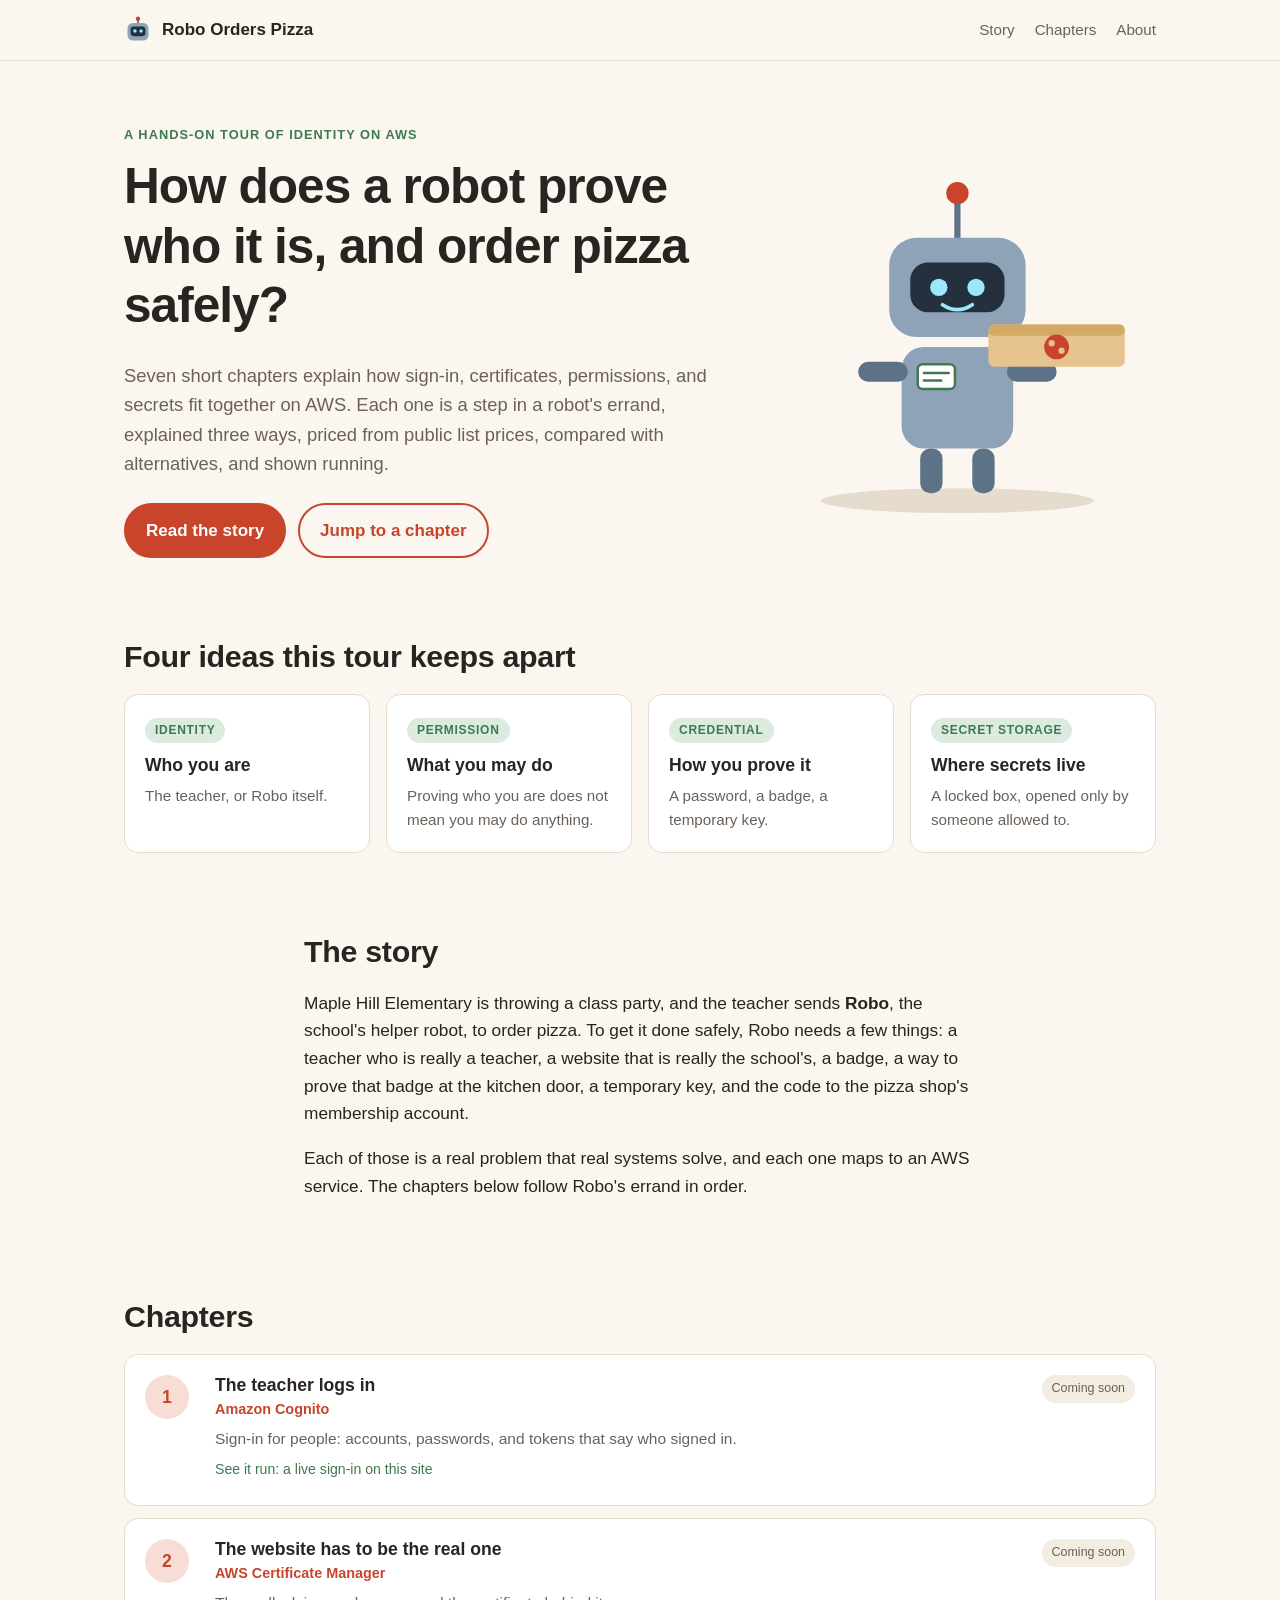
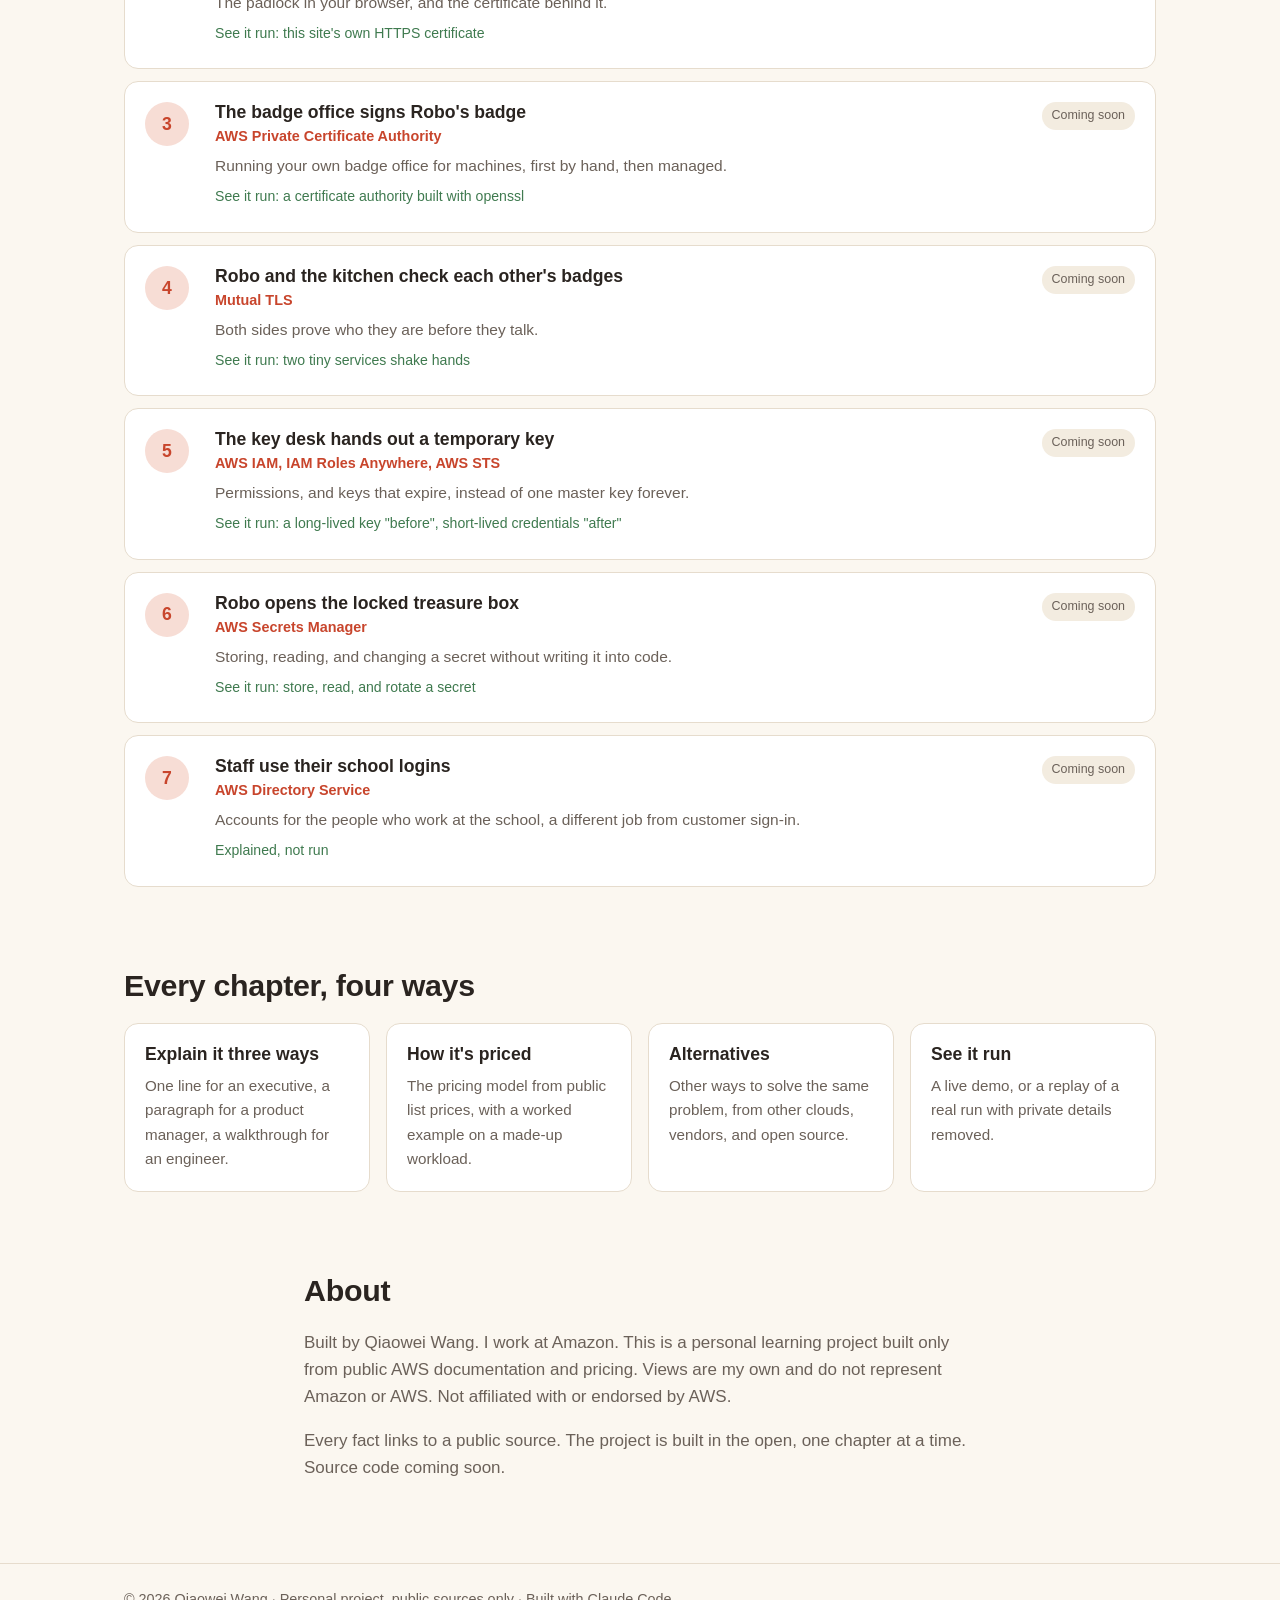
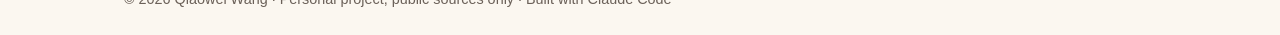
==== site/index.html @ 02e7122b "M2: landing page (local preview) Static landing page with the Robo story, the four ideas, the seven " ====
<!doctype html>
<html lang="en">
<head>
  <meta charset="utf-8">
  <meta name="viewport" content="width=device-width, initial-scale=1">
  <title>Robo Orders Pizza</title>
  <meta name="description" content="A plain-language, hands-on tour of how identity, certificates, and secrets fit together on AWS — told through a robot ordering pizza.">
  <link rel="icon" href="assets/favicon.svg" type="image/svg+xml">
  <link rel="stylesheet" href="styles.css">
</head>
<body>
  <a class="skip" href="#main">Skip to content</a>

  <header class="site-header">
    <div class="wrap header-row">
      <a class="brand" href="./" aria-label="Robo Orders Pizza, home">
        <img src="assets/favicon.svg" alt="" width="28" height="28">
        <span>Robo Orders Pizza</span>
      </a>
      <nav aria-label="Main">
        <a href="#story">Story</a>
        <a href="#chapters">Chapters</a>
        <a href="#about">About</a>
      </nav>
    </div>
  </header>

  <main id="main">
    <!-- Hero -->
    <section class="hero">
      <div class="wrap hero-grid">
        <div>
          <p class="eyebrow">A hands-on tour of identity on AWS</p>
          <h1>How does a robot prove who it is, and order pizza safely?</h1>
          <p class="lede">
            Seven short chapters explain how sign-in, certificates, permissions, and secrets fit
            together on AWS. Each one is a step in a robot's errand, explained three ways,
            priced from public list prices, compared with alternatives, and shown running.
          </p>
          <div class="cta-row">
            <a class="btn btn-primary" href="#story">Read the story</a>
            <a class="btn btn-ghost" href="#chapters">Jump to a chapter</a>
          </div>
        </div>
        <figure class="hero-art" aria-hidden="true">
          <!-- Original illustration: Robo carrying a pizza box. -->
          <svg viewBox="0 0 320 300" role="img">
            <ellipse cx="160" cy="282" rx="110" ry="10" class="shadow"/>
            <!-- antenna -->
            <line x1="160" y1="40" x2="160" y2="70" class="stroke"/>
            <circle cx="160" cy="34" r="9" class="accent"/>
            <!-- head -->
            <rect x="105" y="70" width="110" height="80" rx="22" class="body"/>
            <rect x="122" y="90" width="76" height="40" rx="14" class="screen"/>
            <circle cx="145" cy="110" r="7" class="eye"/>
            <circle cx="175" cy="110" r="7" class="eye"/>
            <path d="M148 124 q12 8 24 0" class="smile"/>
            <!-- body -->
            <rect x="115" y="158" width="90" height="82" rx="18" class="body"/>
            <!-- badge -->
            <rect x="128" y="172" width="30" height="20" rx="4" class="badge"/>
            <line x1="133" y1="179" x2="153" y2="179" class="badge-line"/>
            <line x1="133" y1="185" x2="147" y2="185" class="badge-line"/>
            <!-- legs -->
            <rect x="130" y="240" width="18" height="36" rx="8" class="limb"/>
            <rect x="172" y="240" width="18" height="36" rx="8" class="limb"/>
            <!-- arms holding box -->
            <rect x="80" y="170" width="40" height="16" rx="8" class="limb"/>
            <rect x="200" y="170" width="40" height="16" rx="8" class="limb"/>
            <!-- pizza box -->
            <rect x="185" y="140" width="110" height="34" rx="5" class="box"/>
            <rect x="185" y="140" width="110" height="9" rx="4" class="box-lid"/>
            <circle cx="240" cy="158" r="10" class="accent"/>
            <circle cx="236" cy="155" r="2.5" class="topping"/>
            <circle cx="244" cy="161" r="2.5" class="topping"/>
          </svg>
        </figure>
      </div>
    </section>

    <!-- The four ideas -->
    <section class="ideas" aria-labelledby="ideas-title">
      <div class="wrap">
        <h2 id="ideas-title" class="section-title">Four ideas this tour keeps apart</h2>
        <ul class="idea-grid">
          <li><span class="idea-tag">Identity</span><strong>Who you are</strong><p>The teacher, or Robo itself.</p></li>
          <li><span class="idea-tag">Permission</span><strong>What you may do</strong><p>Proving who you are does not mean you may do anything.</p></li>
          <li><span class="idea-tag">Credential</span><strong>How you prove it</strong><p>A password, a badge, a temporary key.</p></li>
          <li><span class="idea-tag">Secret storage</span><strong>Where secrets live</strong><p>A locked box, opened only by someone allowed to.</p></li>
        </ul>
      </div>
    </section>

    <!-- Story -->
    <section id="story" class="story" aria-labelledby="story-title">
      <div class="wrap narrow">
        <h2 id="story-title" class="section-title">The story</h2>
        <p>
          Maple Hill Elementary is throwing a class party, and the teacher sends <strong>Robo</strong>,
          the school's helper robot, to order pizza. To get it done safely, Robo needs a few things:
          a teacher who is really a teacher, a website that is really the school's, a badge, a way
          to prove that badge at the kitchen door, a temporary key, and the code to the pizza shop's
          membership account.
        </p>
        <p>
          Each of those is a real problem that real systems solve, and each one maps to an AWS
          service. The chapters below follow Robo's errand in order.
        </p>
      </div>
    </section>

    <!-- Chapters -->
    <section id="chapters" class="chapters" aria-labelledby="chapters-title">
      <div class="wrap">
        <h2 id="chapters-title" class="section-title">Chapters</h2>
        <ol class="chapter-list">
          <li class="chapter">
            <span class="num">1</span>
            <div>
              <h3>The teacher logs in</h3>
              <p class="service">Amazon Cognito</p>
              <p>Sign-in for people: accounts, passwords, and tokens that say who signed in.</p>
              <p class="see">See it run: a live sign-in on this site</p>
            </div>
            <span class="status">Coming soon</span>
          </li>
          <li class="chapter">
            <span class="num">2</span>
            <div>
              <h3>The website has to be the real one</h3>
              <p class="service">AWS Certificate Manager</p>
              <p>The padlock in your browser, and the certificate behind it.</p>
              <p class="see">See it run: this site's own HTTPS certificate</p>
            </div>
            <span class="status">Coming soon</span>
          </li>
          <li class="chapter">
            <span class="num">3</span>
            <div>
              <h3>The badge office signs Robo's badge</h3>
              <p class="service">AWS Private Certificate Authority</p>
              <p>Running your own badge office for machines, first by hand, then managed.</p>
              <p class="see">See it run: a certificate authority built with openssl</p>
            </div>
            <span class="status">Coming soon</span>
          </li>
          <li class="chapter">
            <span class="num">4</span>
            <div>
              <h3>Robo and the kitchen check each other's badges</h3>
              <p class="service">Mutual TLS</p>
              <p>Both sides prove who they are before they talk.</p>
              <p class="see">See it run: two tiny services shake hands</p>
            </div>
            <span class="status">Coming soon</span>
          </li>
          <li class="chapter">
            <span class="num">5</span>
            <div>
              <h3>The key desk hands out a temporary key</h3>
              <p class="service">AWS IAM, IAM Roles Anywhere, AWS STS</p>
              <p>Permissions, and keys that expire, instead of one master key forever.</p>
              <p class="see">See it run: a long-lived key "before", short-lived credentials "after"</p>
            </div>
            <span class="status">Coming soon</span>
          </li>
          <li class="chapter">
            <span class="num">6</span>
            <div>
              <h3>Robo opens the locked treasure box</h3>
              <p class="service">AWS Secrets Manager</p>
              <p>Storing, reading, and changing a secret without writing it into code.</p>
              <p class="see">See it run: store, read, and rotate a secret</p>
            </div>
            <span class="status">Coming soon</span>
          </li>
          <li class="chapter">
            <span class="num">7</span>
            <div>
              <h3>Staff use their school logins</h3>
              <p class="service">AWS Directory Service</p>
              <p>Accounts for the people who work at the school, a different job from customer sign-in.</p>
              <p class="see">Explained, not run</p>
            </div>
            <span class="status">Coming soon</span>
          </li>
        </ol>
      </div>
    </section>

    <!-- Four cards -->
    <section class="cards" aria-labelledby="cards-title">
      <div class="wrap">
        <h2 id="cards-title" class="section-title">Every chapter, four ways</h2>
        <ul class="card-grid">
          <li><h3>Explain it three ways</h3><p>One line for an executive, a paragraph for a product manager, a walkthrough for an engineer.</p></li>
          <li><h3>How it's priced</h3><p>The pricing model from public list prices, with a worked example on a made-up workload.</p></li>
          <li><h3>Alternatives</h3><p>Other ways to solve the same problem, from other clouds, vendors, and open source.</p></li>
          <li><h3>See it run</h3><p>A live demo, or a replay of a real run with private details removed.</p></li>
        </ul>
      </div>
    </section>

    <!-- About -->
    <section id="about" class="about" aria-labelledby="about-title">
      <div class="wrap narrow">
        <h2 id="about-title" class="section-title">About</h2>
        <p>
          Built by Qiaowei Wang. I work at Amazon. This is a personal learning project built only
          from public AWS documentation and pricing. Views are my own and do not represent Amazon
          or AWS. Not affiliated with or endorsed by AWS.
        </p>
        <p>
          Every fact links to a public source. The project is built in the open, one chapter at a
          time. Source code coming soon.
        </p>
      </div>
    </section>
  </main>

  <footer class="site-footer">
    <div class="wrap">
      <p>© 2026 Qiaowei Wang · Personal project, public sources only · Built with Claude Code</p>
    </div>
  </footer>
</body>
</html>
---- site/styles.css ----
/* Robo Orders Pizza: one stylesheet, system fonts only (no third-party requests). */

:root {
  --bg: #fbf7f0;
  --surface: #ffffff;
  --surface-2: #f3ece0;
  --text: #2a2420;
  --muted: #6b6159;
  --border: #e6dccd;
  --accent: #c8452c;        /* tomato */
  --accent-ink: #ffffff;
  --accent-soft: #f7ddd5;
  --green: #3f7a4f;         /* basil */
  --green-soft: #dcebdf;
  --robo: #8fa3b8;
  --robo-dark: #5d7187;
  --screen: #24303d;
  --eye: #9be7ff;
  --box: #e7c48f;
  --box-lid: #d4a965;
  --radius: 14px;
  --wrap: 1080px;
  color-scheme: light;
}

@media (prefers-color-scheme: dark) {
  :root:not([data-theme="light"]) {
    --bg: #1b1815;
    --surface: #24201c;
    --surface-2: #2d2823;
    --text: #f1ebe3;
    --muted: #b3a89c;
    --border: #3a332c;
    --accent: #ff7a5c;
    --accent-ink: #1b1815;
    --accent-soft: #4a2a22;
    --green: #7fc493;
    --green-soft: #22382a;
    --robo: #7d90a5;
    --robo-dark: #a9bbcd;
    --screen: #0f151c;
    --box: #c9a370;
    --box-lid: #a98450;
    color-scheme: dark;
  }
}
:root[data-theme="dark"] {
  --bg: #1b1815; --surface: #24201c; --surface-2: #2d2823; --text: #f1ebe3;
  --muted: #b3a89c; --border: #3a332c; --accent: #ff7a5c; --accent-ink: #1b1815;
  --accent-soft: #4a2a22; --green: #7fc493; --green-soft: #22382a; --robo: #7d90a5;
  --robo-dark: #a9bbcd; --screen: #0f151c; --box: #c9a370; --box-lid: #a98450;
  color-scheme: dark;
}

* { box-sizing: border-box; }
html { scroll-behavior: smooth; }
body {
  margin: 0;
  background: var(--bg);
  color: var(--text);
  font: 17px/1.6 ui-sans-serif, -apple-system, BlinkMacSystemFont, "Segoe UI", Roboto, "Helvetica Neue", Arial, sans-serif;
  -webkit-font-smoothing: antialiased;
}
h1, h2, h3 { line-height: 1.2; margin: 0 0 .5em; }
h1 { font-size: clamp(2rem, 4.6vw, 3.1rem); letter-spacing: -0.02em; }
h2 { font-size: clamp(1.4rem, 2.6vw, 1.9rem); letter-spacing: -0.01em; }
h3 { font-size: 1.1rem; }
p { margin: 0 0 1em; }
a { color: var(--accent); }
img { display: block; }

.wrap { max-width: var(--wrap); margin: 0 auto; padding: 0 24px; }
.narrow { max-width: 720px; }
@media (max-width: 600px) { .wrap { padding: 0 16px; } }

.skip { position: absolute; left: -999px; top: 8px; background: var(--surface); padding: 8px 12px; border-radius: 8px; }
.skip:focus { left: 8px; z-index: 10; }

/* Header */
.site-header { position: sticky; top: 0; z-index: 5; background: color-mix(in srgb, var(--bg) 88%, transparent); backdrop-filter: blur(8px); border-bottom: 1px solid var(--border); }
.header-row { display: flex; align-items: center; justify-content: space-between; height: 60px; gap: 16px; }
.brand { display: flex; align-items: center; gap: 10px; color: var(--text); text-decoration: none; font-weight: 700; }
nav { display: flex; gap: 20px; }
nav a { color: var(--muted); text-decoration: none; font-size: .95rem; }
nav a:hover { color: var(--text); }
.brand span { white-space: nowrap; }
@media (max-width: 480px) { nav { gap: 12px; } nav a { font-size: .85rem; } .brand { gap: 8px; } .brand span { font-size: .9rem; } }

/* Hero */
.hero { padding: 64px 0 40px; }
.hero-grid { display: grid; grid-template-columns: 1.2fr .8fr; gap: 40px; align-items: center; }
@media (max-width: 820px) { .hero-grid { grid-template-columns: 1fr; } .hero-art { max-width: 220px; margin: 0 auto; order: -1; }
  .hero { padding-top: 32px; } }
.eyebrow { color: var(--green); font-weight: 700; text-transform: uppercase; letter-spacing: .08em; font-size: .8rem; margin-bottom: 12px; }
.lede { font-size: 1.15rem; color: var(--muted); max-width: 40em; }
.cta-row { display: flex; flex-wrap: wrap; gap: 12px; margin-top: 24px; }
.btn { display: inline-block; padding: 12px 20px; border-radius: 999px; font-weight: 600; text-decoration: none; border: 2px solid var(--accent); }
.btn-primary { background: var(--accent); color: var(--accent-ink); }
.btn-ghost { color: var(--accent); }
.btn:focus-visible, a:focus-visible { outline: 3px solid var(--green); outline-offset: 3px; }
.hero-art { margin: 0; }
.hero-art svg { width: 100%; height: auto; }

/* Illustration parts */
.shadow { fill: var(--border); }
.stroke { stroke: var(--robo-dark); stroke-width: 5; stroke-linecap: round; }
.body { fill: var(--robo); }
.limb { fill: var(--robo-dark); }
.screen { fill: var(--screen); }
.eye { fill: var(--eye); }
.smile { fill: none; stroke: var(--eye); stroke-width: 3; stroke-linecap: round; }
.accent { fill: var(--accent); }
.badge { fill: var(--surface); stroke: var(--green); stroke-width: 2; }
.badge-line { stroke: var(--green); stroke-width: 2; stroke-linecap: round; }
.box { fill: var(--box); }
.box-lid { fill: var(--box-lid); }
.topping { fill: var(--box); }

/* Sections */
section { padding: 40px 0; }
.section-title { margin-bottom: 20px; }

.idea-grid, .card-grid { list-style: none; padding: 0; margin: 0; display: grid; gap: 16px; grid-template-columns: repeat(4, 1fr); }
@media (max-width: 900px) { .idea-grid, .card-grid { grid-template-columns: repeat(2, 1fr); } }
@media (max-width: 520px) { .idea-grid, .card-grid { grid-template-columns: 1fr; } }
.idea-grid li, .card-grid li { background: var(--surface); border: 1px solid var(--border); border-radius: var(--radius); padding: 20px; }
.idea-grid strong { display: block; font-size: 1.1rem; margin: 8px 0 4px; }
.idea-grid p, .card-grid p { color: var(--muted); margin: 0; font-size: .95rem; }
.idea-tag { display: inline-block; font-size: .75rem; font-weight: 700; text-transform: uppercase; letter-spacing: .06em; color: var(--green); background: var(--green-soft); padding: 3px 10px; border-radius: 999px; }

.story p { font-size: 1.08rem; }

.chapter-list { list-style: none; padding: 0; margin: 0; display: grid; gap: 12px; }
.chapter { display: grid; grid-template-columns: 52px 1fr auto; gap: 18px; align-items: start; background: var(--surface); border: 1px solid var(--border); border-radius: var(--radius); padding: 20px; }
.chapter h3 { margin-bottom: 2px; }
.chapter p { margin: 0 0 4px; color: var(--muted); font-size: .97rem; }
.chapter .service { color: var(--accent); font-weight: 600; font-size: .9rem; margin-bottom: 6px; }
.chapter .see { color: var(--green); font-size: .88rem; margin-top: 6px; }
.num { width: 44px; height: 44px; border-radius: 50%; display: grid; place-items: center; background: var(--accent-soft); color: var(--accent); font-weight: 800; font-size: 1.1rem; }
.status { font-size: .78rem; color: var(--muted); background: var(--surface-2); border-radius: 999px; padding: 4px 10px; white-space: nowrap; }
@media (max-width: 600px) {
  .chapter { grid-template-columns: 40px 1fr; }
  .num { width: 36px; height: 36px; font-size: 1rem; }
  .status { grid-column: 2; justify-self: start; }
}

.card-grid h3 { color: var(--text); }

.about { padding-bottom: 64px; }
.about p { color: var(--muted); }

.site-footer { border-top: 1px solid var(--border); padding: 24px 0; color: var(--muted); font-size: .9rem; }
.site-footer p { margin: 0; }
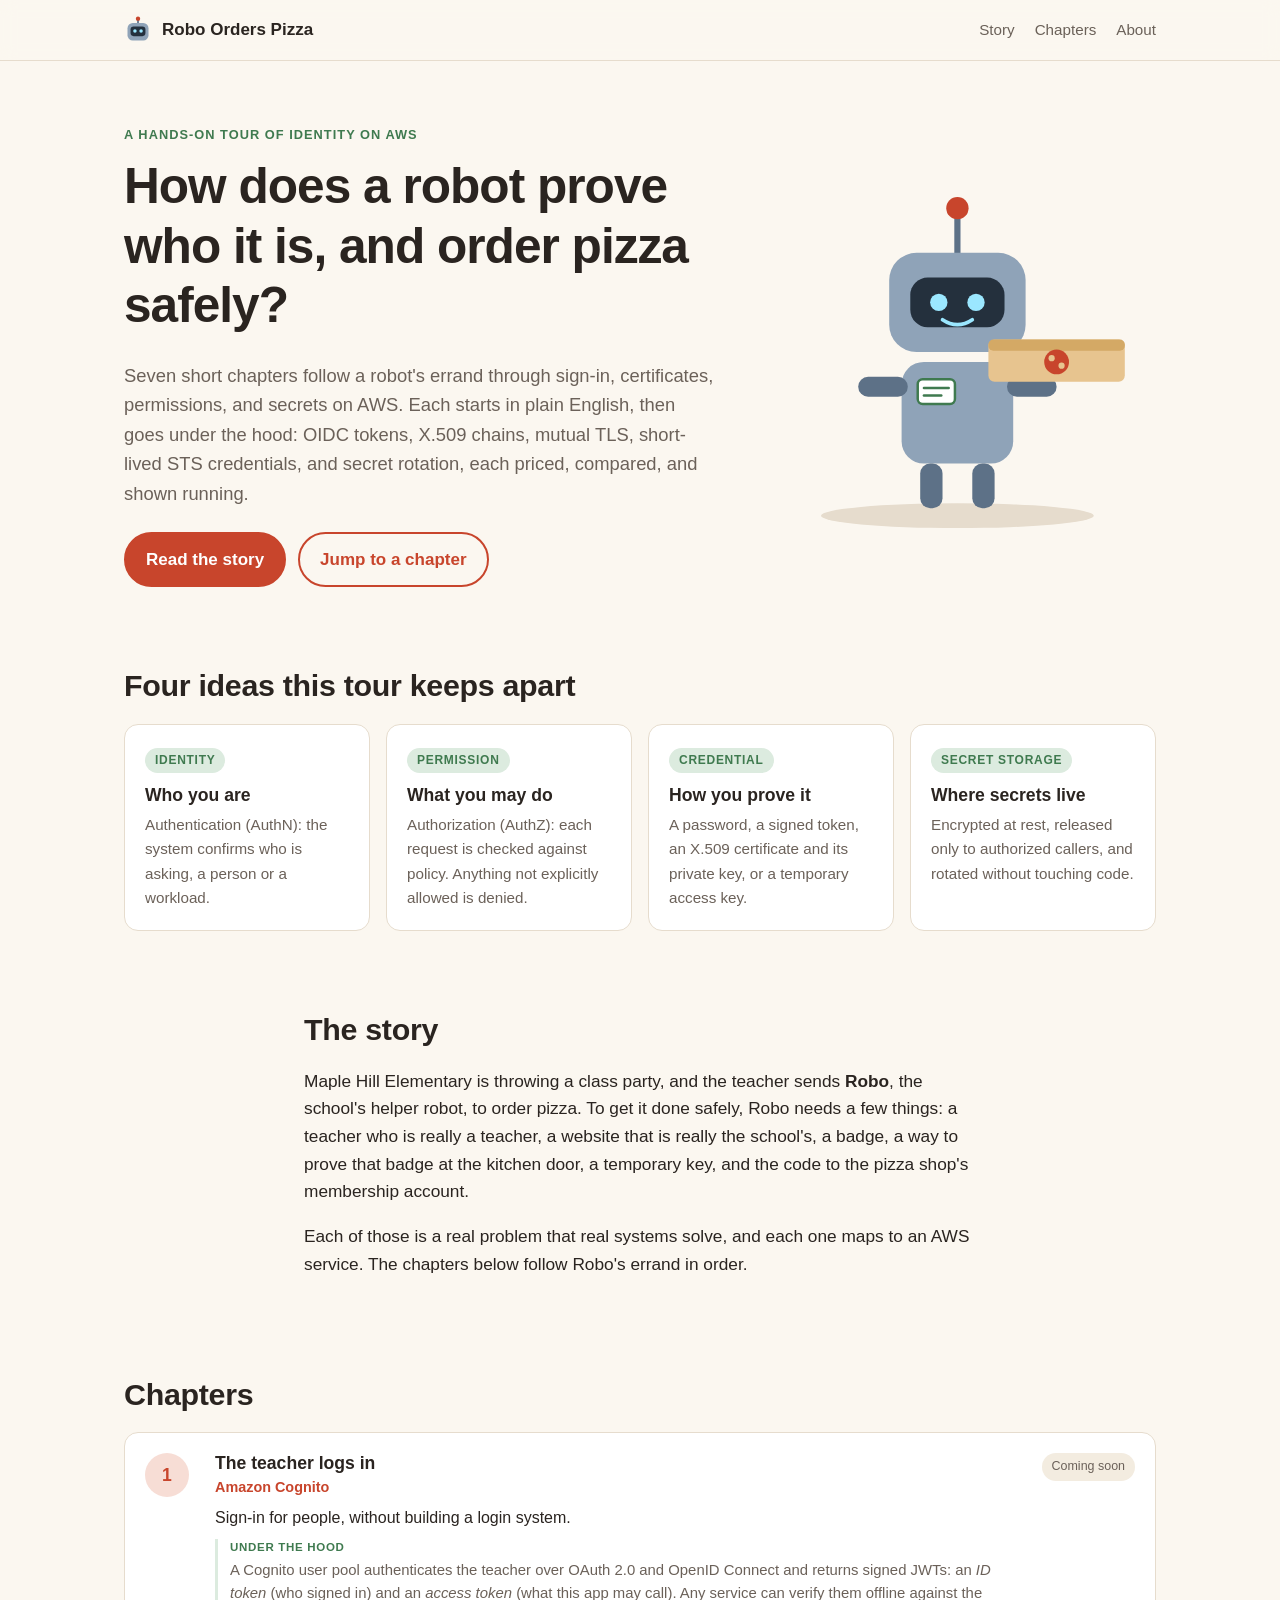
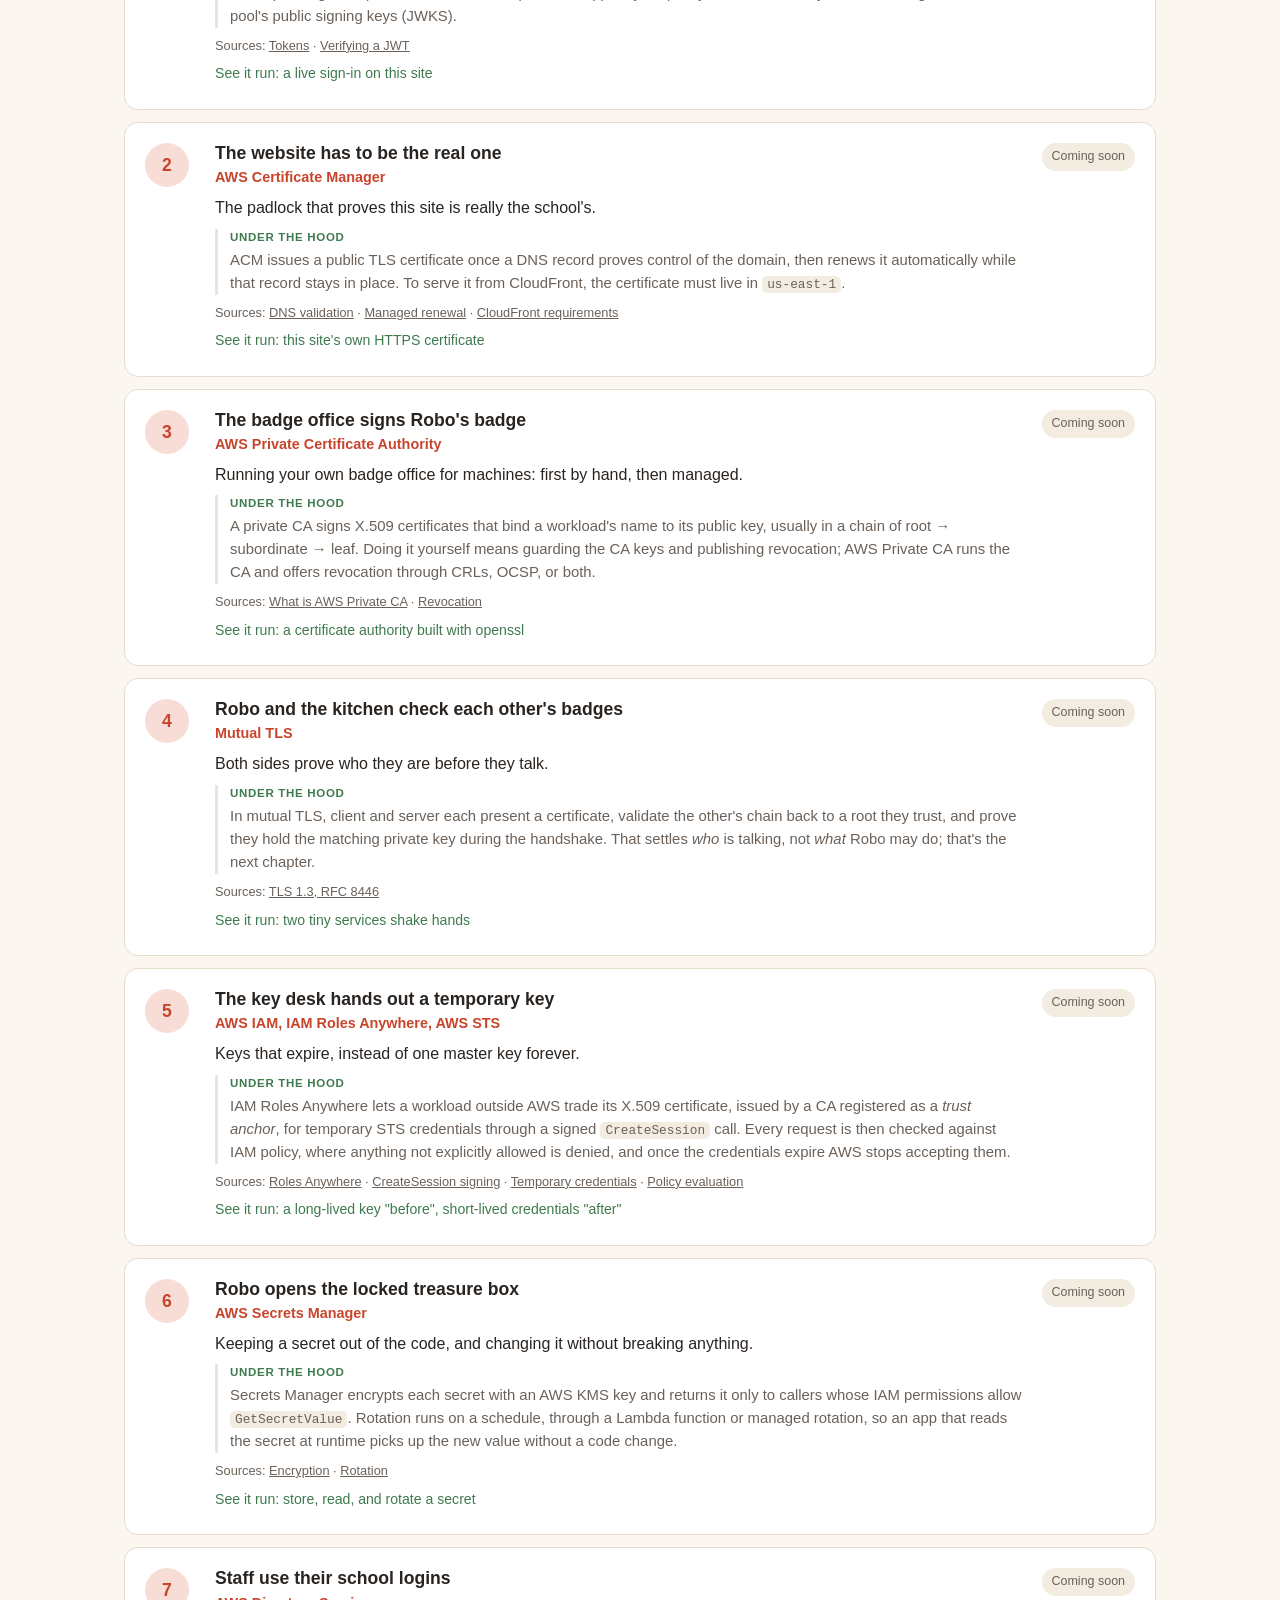
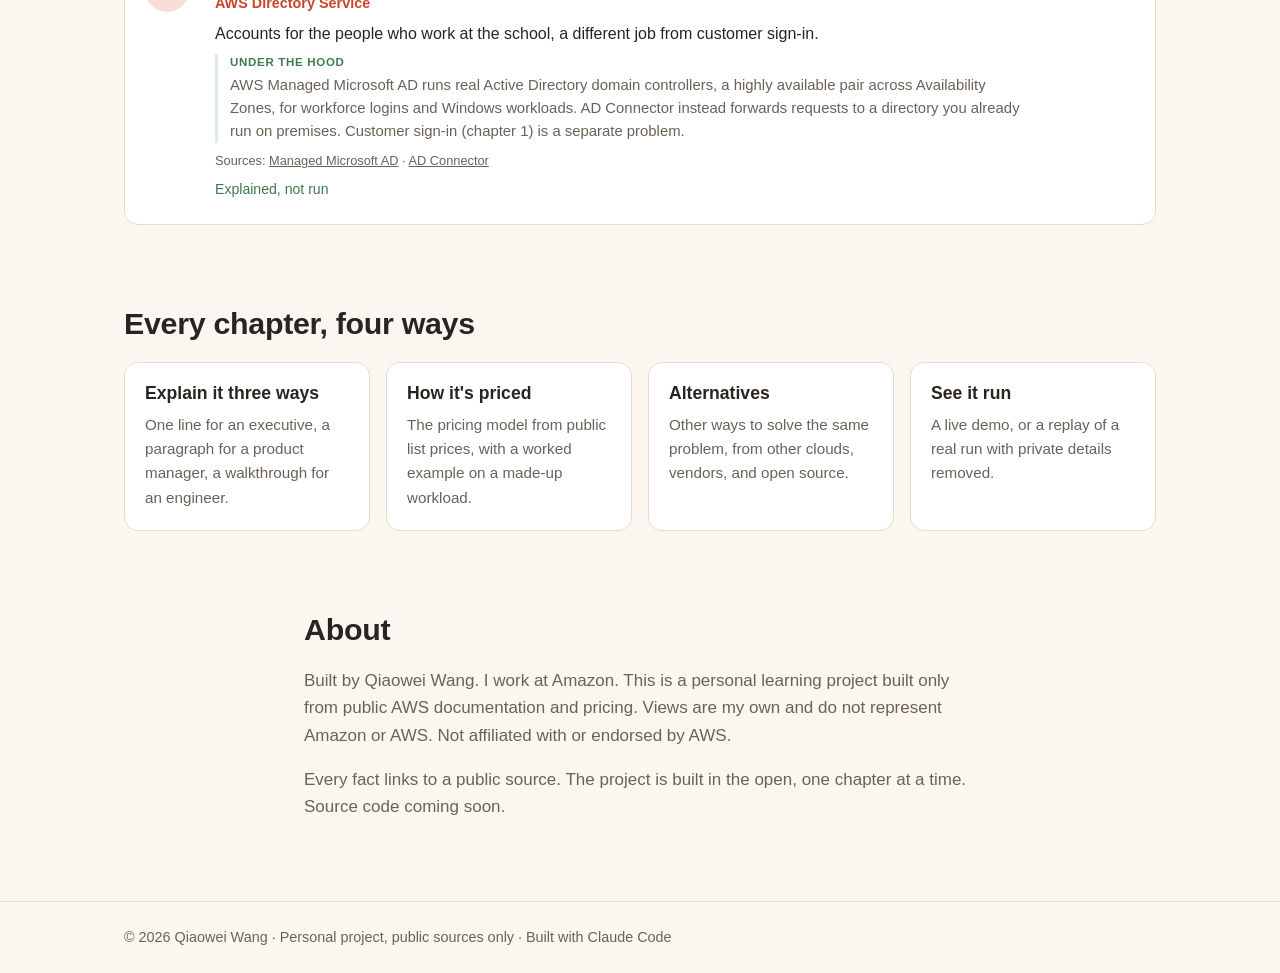
==== commit 7e2bff13: "M2: add "under the hood" technical layer to every chapter Each chapter now has a plain-English line " ====
--- a/site/index.html
+++ b/site/index.html
@@ -33,9 +33,10 @@
           <p class="eyebrow">A hands-on tour of identity on AWS</p>
           <h1>How does a robot prove who it is, and order pizza safely?</h1>
           <p class="lede">
-            Seven short chapters explain how sign-in, certificates, permissions, and secrets fit
-            together on AWS. Each one is a step in a robot's errand, explained three ways,
-            priced from public list prices, compared with alternatives, and shown running.
+            Seven short chapters follow a robot's errand through sign-in, certificates,
+            permissions, and secrets on AWS. Each starts in plain English, then goes under the
+            hood: OIDC tokens, X.509 chains, mutual TLS, short-lived STS credentials, and
+            secret rotation, each priced, compared, and shown running.
           </p>
           <div class="cta-row">
             <a class="btn btn-primary" href="#story">Read the story</a>
@@ -83,10 +84,10 @@
       <div class="wrap">
         <h2 id="ideas-title" class="section-title">Four ideas this tour keeps apart</h2>
         <ul class="idea-grid">
-          <li><span class="idea-tag">Identity</span><strong>Who you are</strong><p>The teacher, or Robo itself.</p></li>
-          <li><span class="idea-tag">Permission</span><strong>What you may do</strong><p>Proving who you are does not mean you may do anything.</p></li>
-          <li><span class="idea-tag">Credential</span><strong>How you prove it</strong><p>A password, a badge, a temporary key.</p></li>
-          <li><span class="idea-tag">Secret storage</span><strong>Where secrets live</strong><p>A locked box, opened only by someone allowed to.</p></li>
+          <li><span class="idea-tag">Identity</span><strong>Who you are</strong><p>Authentication (AuthN): the system confirms who is asking, a person or a workload.</p></li>
+          <li><span class="idea-tag">Permission</span><strong>What you may do</strong><p>Authorization (AuthZ): each request is checked against policy. Anything not explicitly allowed is denied.</p></li>
+          <li><span class="idea-tag">Credential</span><strong>How you prove it</strong><p>A password, a signed token, an X.509 certificate and its private key, or a temporary access key.</p></li>
+          <li><span class="idea-tag">Secret storage</span><strong>Where secrets live</strong><p>Encrypted at rest, released only to authorized callers, and rotated without touching code.</p></li>
         </ul>
       </div>
     </section>
@@ -119,7 +120,9 @@
             <div>
               <h3>The teacher logs in</h3>
               <p class="service">Amazon Cognito</p>
-              <p>Sign-in for people: accounts, passwords, and tokens that say who signed in.</p>
+              <p class="plain">Sign-in for people, without building a login system.</p>
+              <p class="under"><span class="under-label">Under the hood</span>A Cognito user pool authenticates the teacher over OAuth 2.0 and OpenID Connect and returns signed JWTs: an <em>ID token</em> (who signed in) and an <em>access token</em> (what this app may call). Any service can verify them offline against the pool's public signing keys (JWKS).</p>
+              <p class="src">Sources: <a href="https://docs.aws.amazon.com/cognito/latest/developerguide/amazon-cognito-user-pools-using-tokens-with-identity-providers.html" rel="noopener">Tokens</a> · <a href="https://docs.aws.amazon.com/cognito/latest/developerguide/amazon-cognito-user-pools-using-tokens-verifying-a-jwt.html" rel="noopener">Verifying a JWT</a></p>
               <p class="see">See it run: a live sign-in on this site</p>
             </div>
             <span class="status">Coming soon</span>
@@ -129,7 +132,9 @@
             <div>
               <h3>The website has to be the real one</h3>
               <p class="service">AWS Certificate Manager</p>
-              <p>The padlock in your browser, and the certificate behind it.</p>
+              <p class="plain">The padlock that proves this site is really the school's.</p>
+              <p class="under"><span class="under-label">Under the hood</span>ACM issues a public TLS certificate once a DNS record proves control of the domain, then renews it automatically while that record stays in place. To serve it from CloudFront, the certificate must live in <code>us-east-1</code>.</p>
+              <p class="src">Sources: <a href="https://docs.aws.amazon.com/acm/latest/userguide/dns-validation.html" rel="noopener">DNS validation</a> · <a href="https://docs.aws.amazon.com/acm/latest/userguide/managed-renewal.html" rel="noopener">Managed renewal</a> · <a href="https://docs.aws.amazon.com/AmazonCloudFront/latest/DeveloperGuide/cnames-and-https-requirements.html" rel="noopener">CloudFront requirements</a></p>
               <p class="see">See it run: this site's own HTTPS certificate</p>
             </div>
             <span class="status">Coming soon</span>
@@ -139,7 +144,9 @@
             <div>
               <h3>The badge office signs Robo's badge</h3>
               <p class="service">AWS Private Certificate Authority</p>
-              <p>Running your own badge office for machines, first by hand, then managed.</p>
+              <p class="plain">Running your own badge office for machines: first by hand, then managed.</p>
+              <p class="under"><span class="under-label">Under the hood</span>A private CA signs X.509 certificates that bind a workload's name to its public key, usually in a chain of root &rarr; subordinate &rarr; leaf. Doing it yourself means guarding the CA keys and publishing revocation; AWS Private CA runs the CA and offers revocation through CRLs, OCSP, or both.</p>
+              <p class="src">Sources: <a href="https://docs.aws.amazon.com/privateca/latest/userguide/PcaWelcome.html" rel="noopener">What is AWS Private CA</a> · <a href="https://docs.aws.amazon.com/privateca/latest/userguide/revocation-setup.html" rel="noopener">Revocation</a></p>
               <p class="see">See it run: a certificate authority built with openssl</p>
             </div>
             <span class="status">Coming soon</span>
@@ -149,7 +156,9 @@
             <div>
               <h3>Robo and the kitchen check each other's badges</h3>
               <p class="service">Mutual TLS</p>
-              <p>Both sides prove who they are before they talk.</p>
+              <p class="plain">Both sides prove who they are before they talk.</p>
+              <p class="under"><span class="under-label">Under the hood</span>In mutual TLS, client and server each present a certificate, validate the other's chain back to a root they trust, and prove they hold the matching private key during the handshake. That settles <em>who</em> is talking, not <em>what</em> Robo may do; that's the next chapter.</p>
+              <p class="src">Sources: <a href="https://www.rfc-editor.org/rfc/rfc8446" rel="noopener">TLS 1.3, RFC 8446</a></p>
               <p class="see">See it run: two tiny services shake hands</p>
             </div>
             <span class="status">Coming soon</span>
@@ -159,7 +168,9 @@
             <div>
               <h3>The key desk hands out a temporary key</h3>
               <p class="service">AWS IAM, IAM Roles Anywhere, AWS STS</p>
-              <p>Permissions, and keys that expire, instead of one master key forever.</p>
+              <p class="plain">Keys that expire, instead of one master key forever.</p>
+              <p class="under"><span class="under-label">Under the hood</span>IAM Roles Anywhere lets a workload outside AWS trade its X.509 certificate, issued by a CA registered as a <em>trust anchor</em>, for temporary STS credentials through a signed <code>CreateSession</code> call. Every request is then checked against IAM policy, where anything not explicitly allowed is denied, and once the credentials expire AWS stops accepting them.</p>
+              <p class="src">Sources: <a href="https://docs.aws.amazon.com/rolesanywhere/latest/userguide/introduction.html" rel="noopener">Roles Anywhere</a> · <a href="https://docs.aws.amazon.com/rolesanywhere/latest/userguide/authentication.html" rel="noopener">CreateSession signing</a> · <a href="https://docs.aws.amazon.com/IAM/latest/UserGuide/id_credentials_temp.html" rel="noopener">Temporary credentials</a> · <a href="https://docs.aws.amazon.com/IAM/latest/UserGuide/reference_policies_evaluation-logic_policy-eval-denyallow.html" rel="noopener">Policy evaluation</a></p>
               <p class="see">See it run: a long-lived key "before", short-lived credentials "after"</p>
             </div>
             <span class="status">Coming soon</span>
@@ -169,7 +180,9 @@
             <div>
               <h3>Robo opens the locked treasure box</h3>
               <p class="service">AWS Secrets Manager</p>
-              <p>Storing, reading, and changing a secret without writing it into code.</p>
+              <p class="plain">Keeping a secret out of the code, and changing it without breaking anything.</p>
+              <p class="under"><span class="under-label">Under the hood</span>Secrets Manager encrypts each secret with an AWS KMS key and returns it only to callers whose IAM permissions allow <code>GetSecretValue</code>. Rotation runs on a schedule, through a Lambda function or managed rotation, so an app that reads the secret at runtime picks up the new value without a code change.</p>
+              <p class="src">Sources: <a href="https://docs.aws.amazon.com/secretsmanager/latest/userguide/security-encryption.html" rel="noopener">Encryption</a> · <a href="https://docs.aws.amazon.com/secretsmanager/latest/userguide/rotating-secrets.html" rel="noopener">Rotation</a></p>
               <p class="see">See it run: store, read, and rotate a secret</p>
             </div>
             <span class="status">Coming soon</span>
@@ -179,7 +192,9 @@
             <div>
               <h3>Staff use their school logins</h3>
               <p class="service">AWS Directory Service</p>
-              <p>Accounts for the people who work at the school, a different job from customer sign-in.</p>
+              <p class="plain">Accounts for the people who work at the school, a different job from customer sign-in.</p>
+              <p class="under"><span class="under-label">Under the hood</span>AWS Managed Microsoft AD runs real Active Directory domain controllers, a highly available pair across Availability Zones, for workforce logins and Windows workloads. AD Connector instead forwards requests to a directory you already run on premises. Customer sign-in (chapter 1) is a separate problem.</p>
+              <p class="src">Sources: <a href="https://docs.aws.amazon.com/directoryservice/latest/admin-guide/directory_microsoft_ad.html" rel="noopener">Managed Microsoft AD</a> · <a href="https://docs.aws.amazon.com/directoryservice/latest/admin-guide/directory_ad_connector.html" rel="noopener">AD Connector</a></p>
               <p class="see">Explained, not run</p>
             </div>
             <span class="status">Coming soon</span>
--- a/site/styles.css
+++ b/site/styles.css
@@ -151,3 +151,12 @@
 
 .site-footer { border-top: 1px solid var(--border); padding: 24px 0; color: var(--muted); font-size: .9rem; }
 .site-footer p { margin: 0; }
+
+/* Chapter layers: plain line for everyone, "under the hood" for builders. */
+.chapter .plain { color: var(--text); font-size: 1rem; margin-bottom: 8px; }
+.chapter .under { font-size: .93rem; line-height: 1.55; border-left: 3px solid var(--green-soft); padding-left: 12px; margin: 8px 0; }
+.under-label { display: block; font-size: .72rem; font-weight: 700; text-transform: uppercase; letter-spacing: .06em; color: var(--green); margin-bottom: 2px; }
+.chapter code { font: .86em ui-monospace, SFMono-Regular, Menlo, monospace; background: var(--surface-2); padding: 1px 5px; border-radius: 5px; white-space: nowrap; }
+.chapter .src { font-size: .8rem; }
+.chapter .src a { color: var(--muted); }
+.chapter .src a:hover { color: var(--accent); }
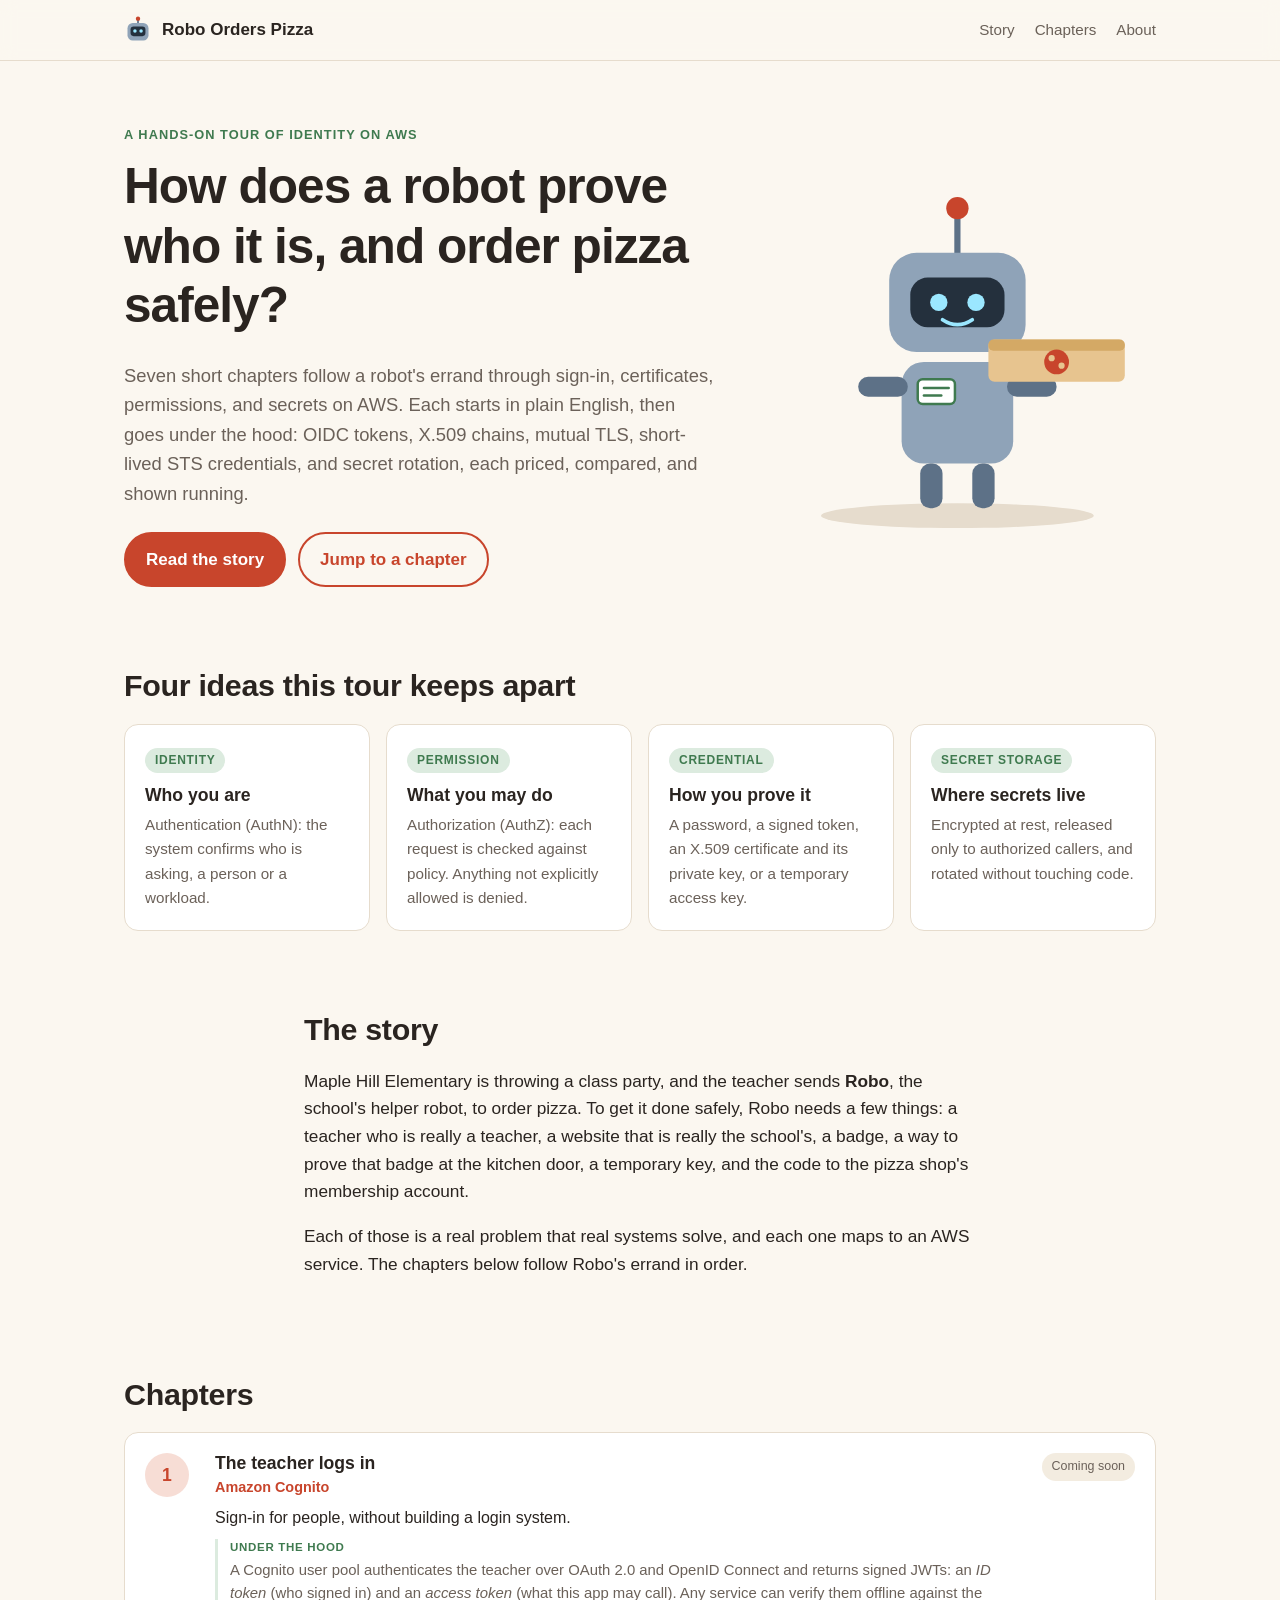
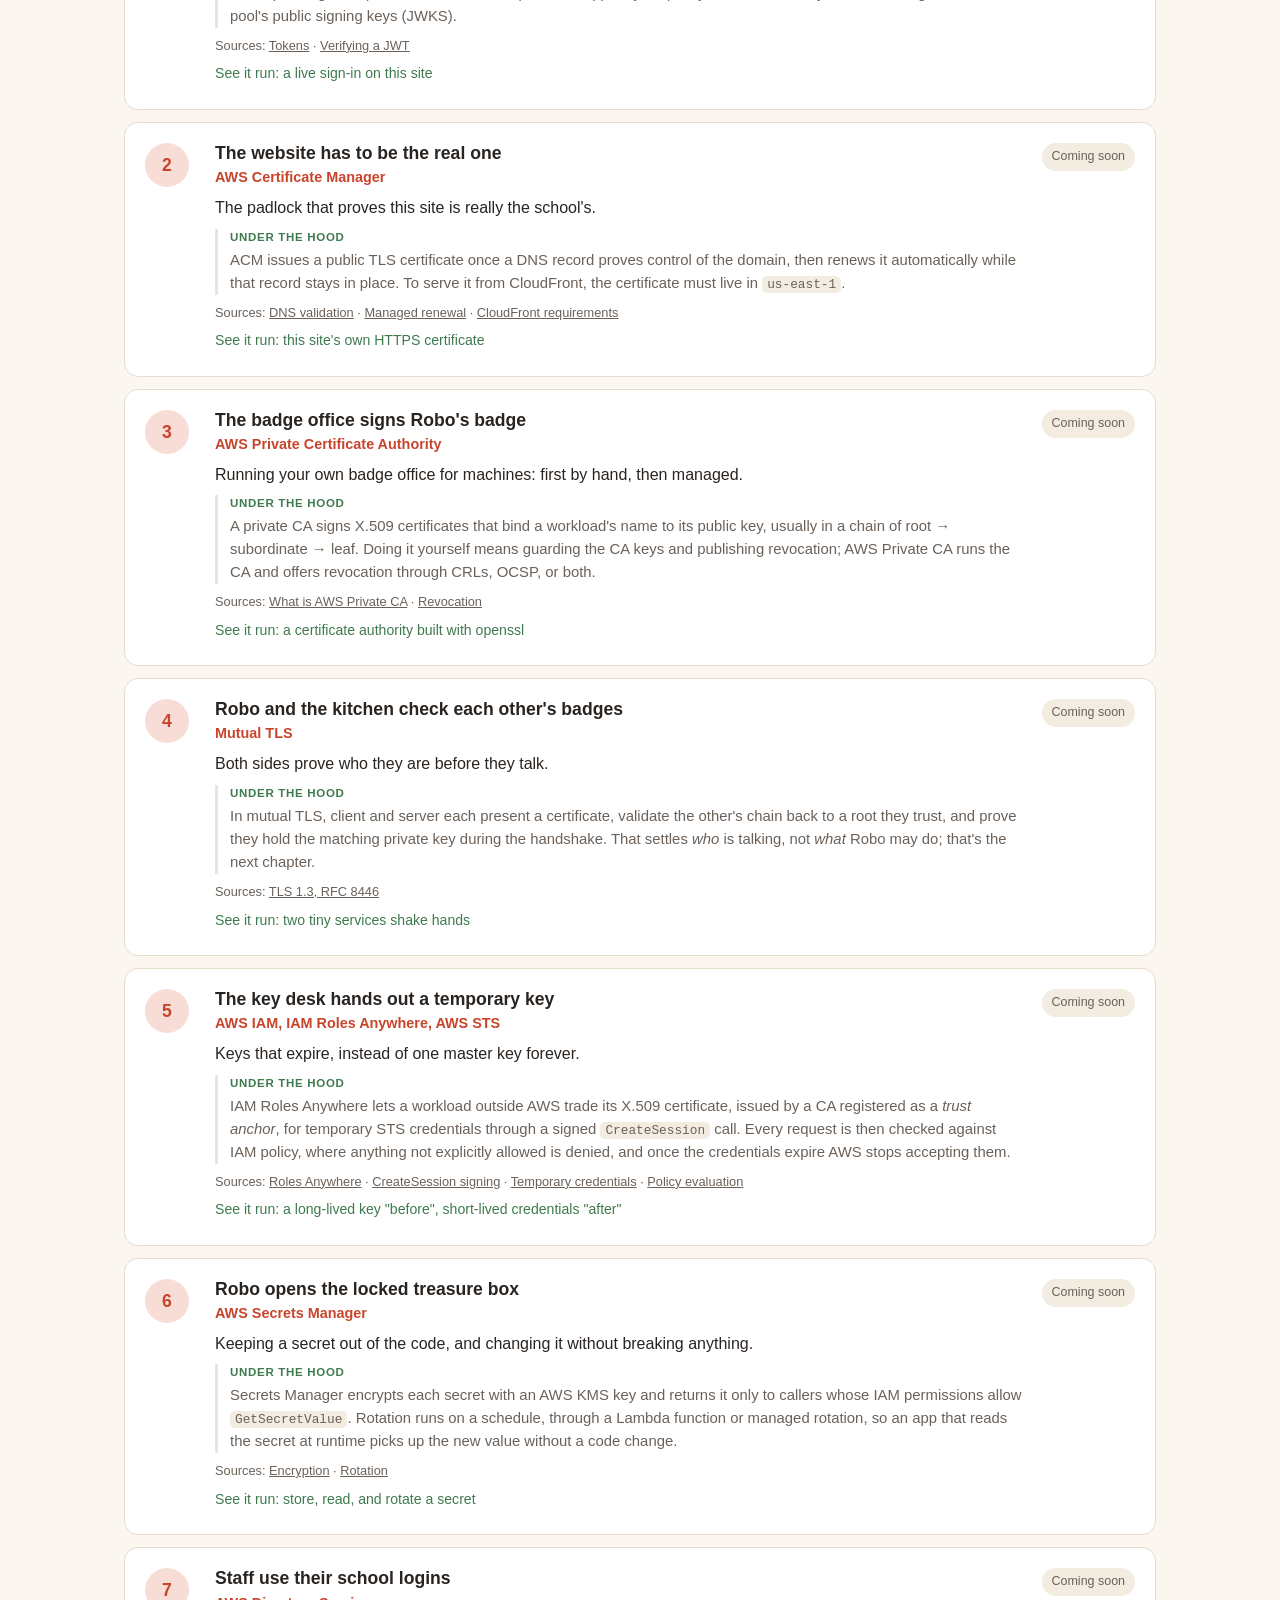
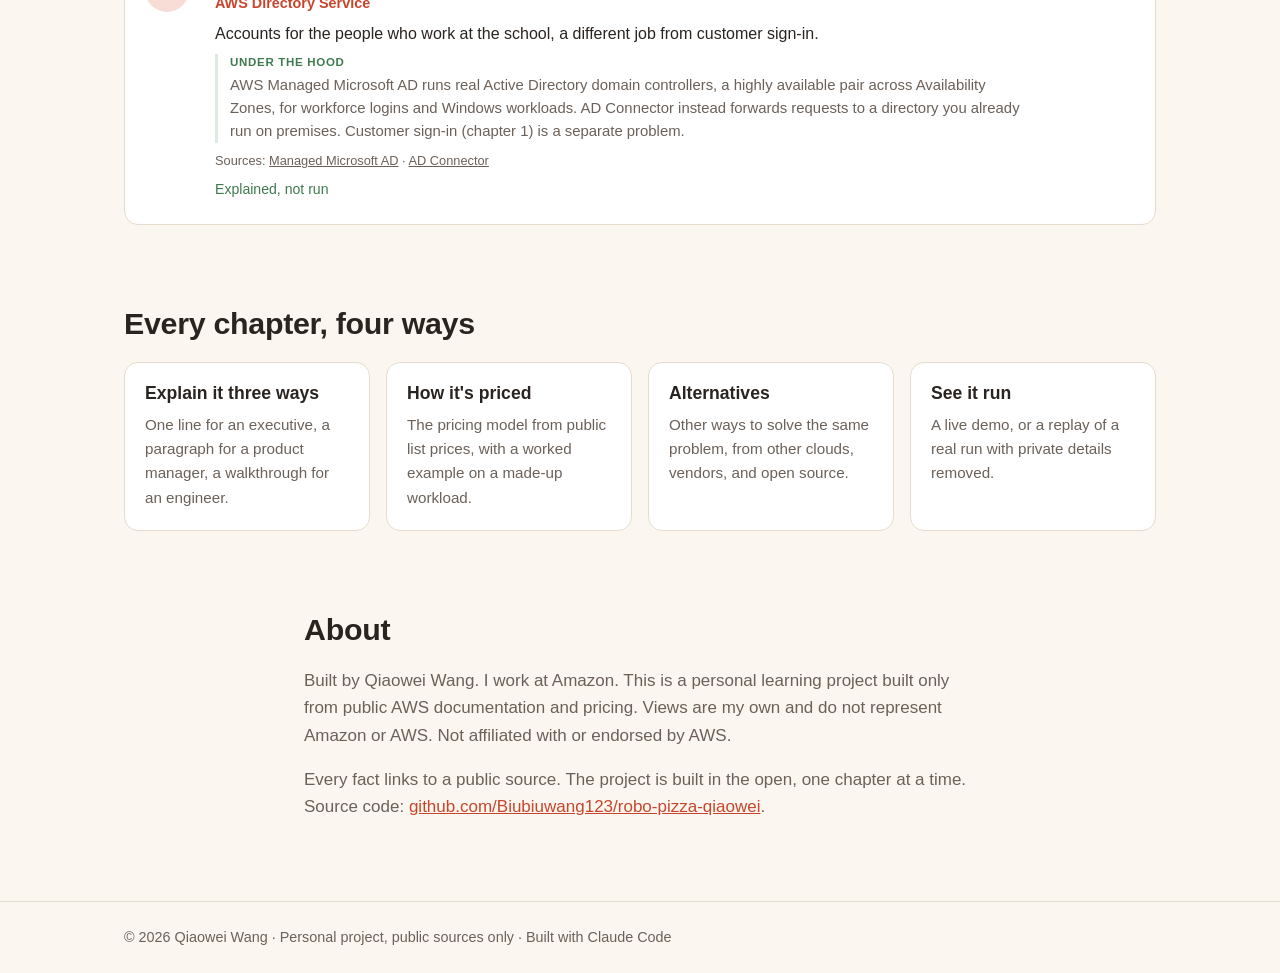
==== commit 75bbbc5a: "Link the site to its source repository Co-Authored-By: Claude Opus 5.5 <noreply@anthropic.com>" ====
--- a/site/index.html
+++ b/site/index.html
@@ -227,7 +227,7 @@
         </p>
         <p>
           Every fact links to a public source. The project is built in the open, one chapter at a
-          time. Source code coming soon.
+          time. Source code: <a href="https://github.com/Biubiuwang123/robo-pizza-qiaowei" rel="noopener">github.com/Biubiuwang123/robo-pizza-qiaowei</a>.
         </p>
       </div>
     </section>
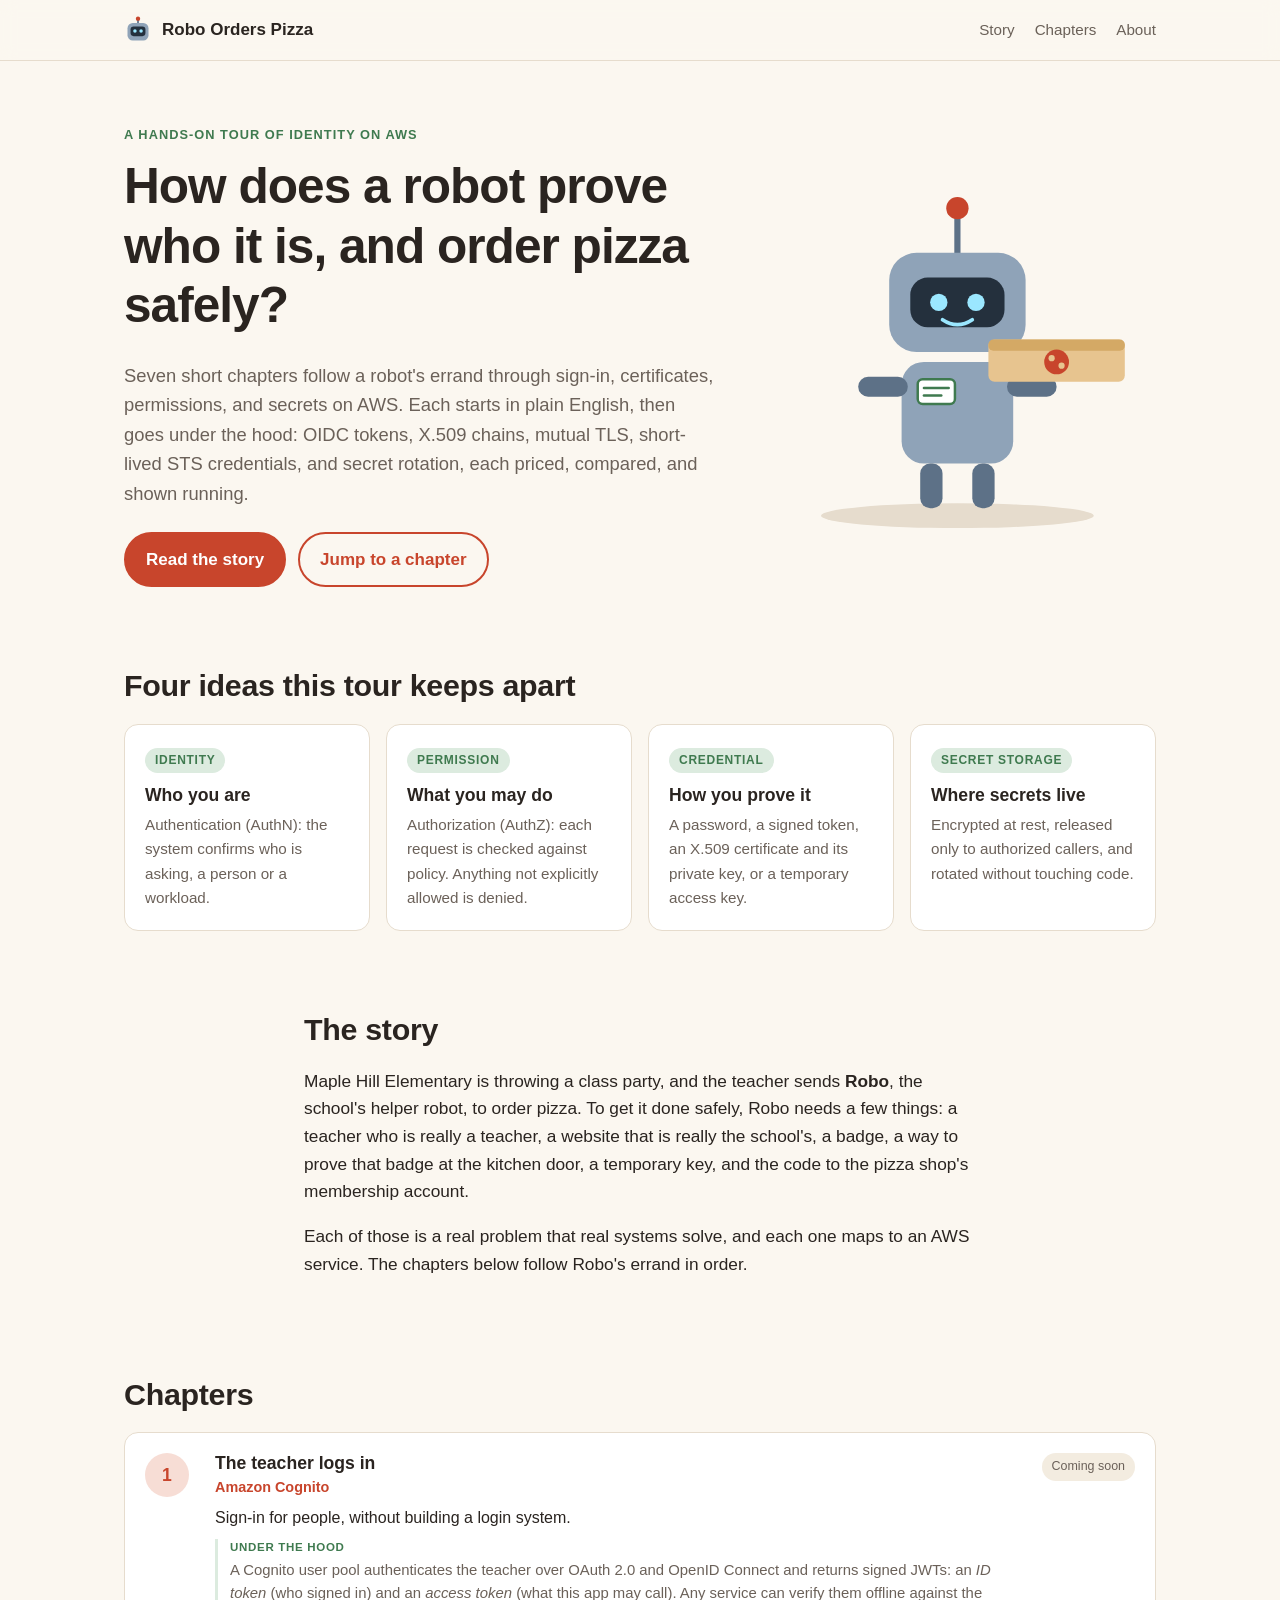
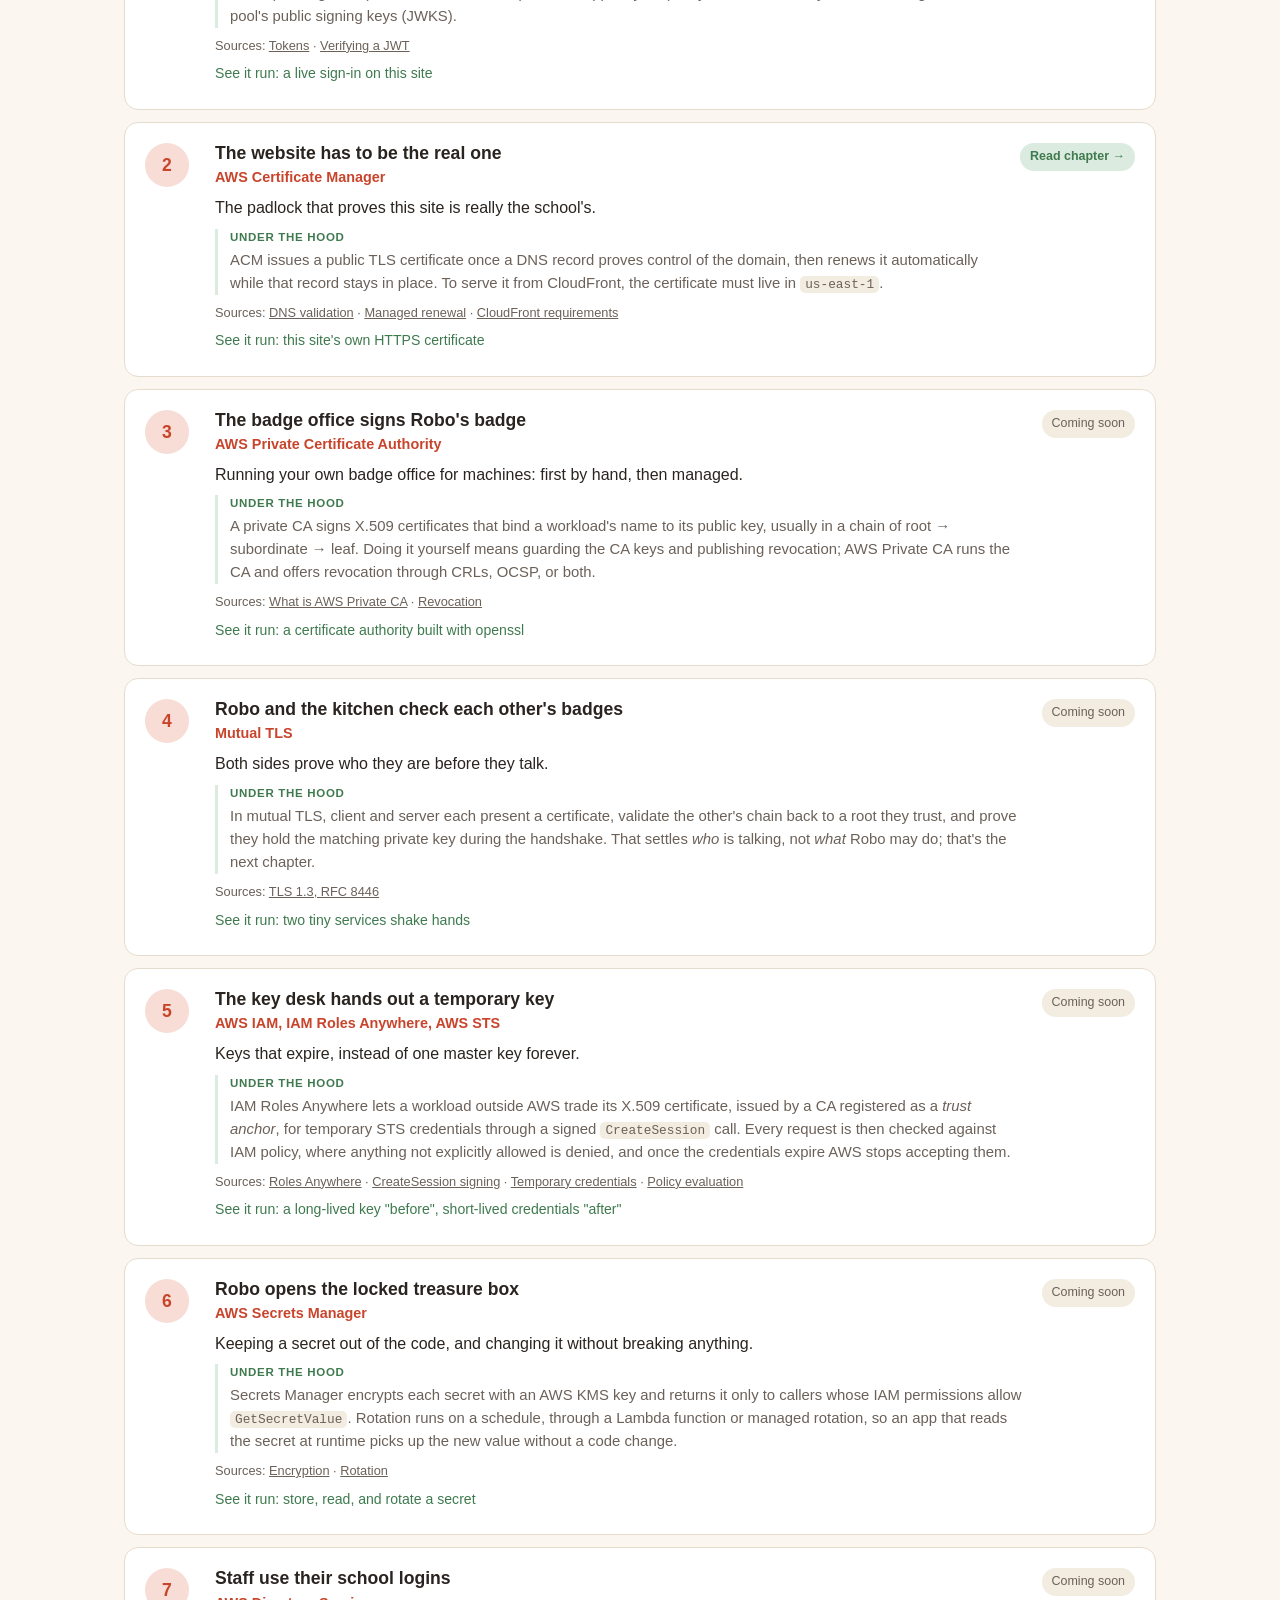
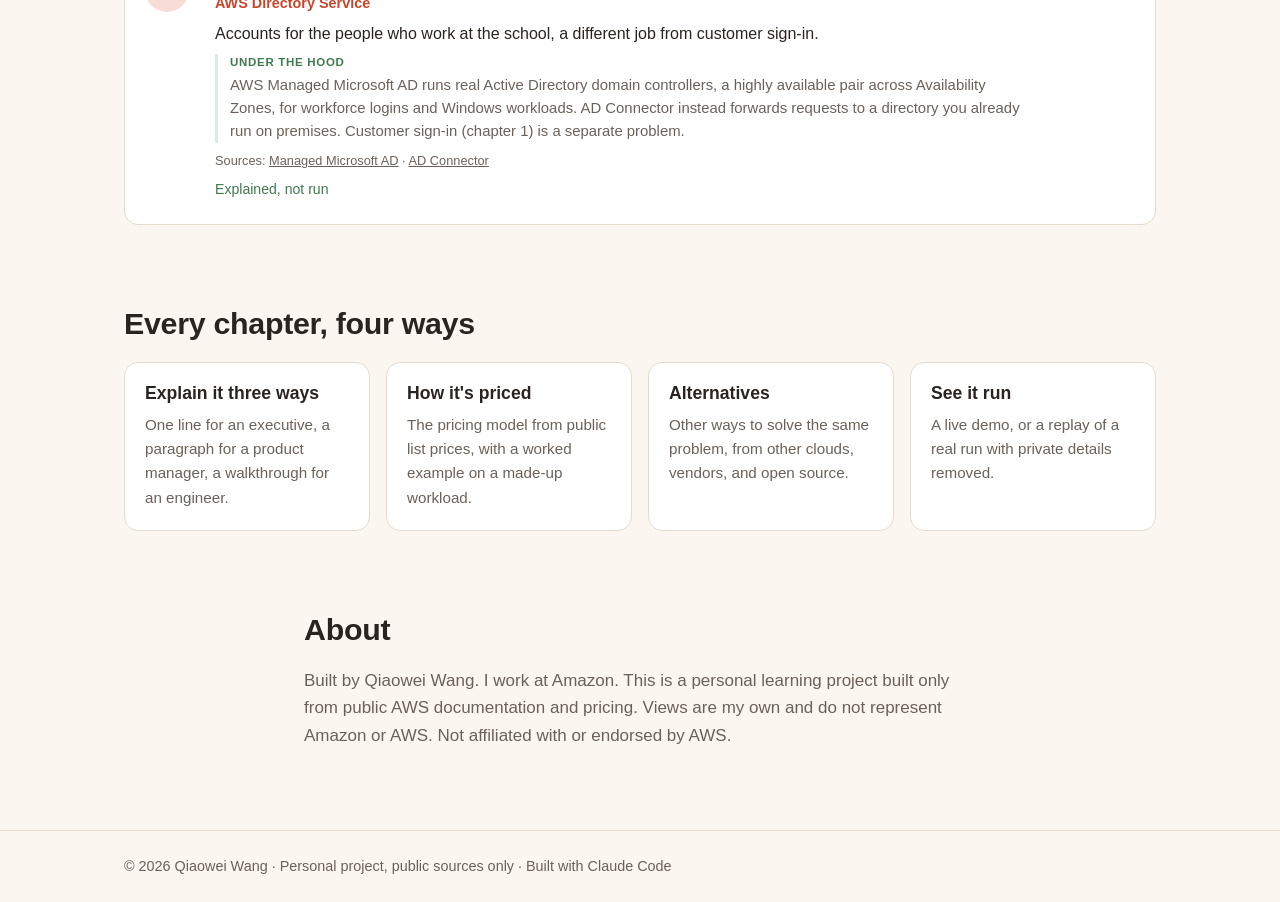
==== commit 3a0fcfe7: "M4: Chapter 2 (ACM) page; trim About section Explained three ways, public pricing with a worked exam" ====
--- a/site/index.html
+++ b/site/index.html
@@ -130,14 +130,14 @@
           <li class="chapter">
             <span class="num">2</span>
             <div>
-              <h3>The website has to be the real one</h3>
+              <h3><a href="chapters/acm.html">The website has to be the real one</a></h3>
               <p class="service">AWS Certificate Manager</p>
               <p class="plain">The padlock that proves this site is really the school's.</p>
               <p class="under"><span class="under-label">Under the hood</span>ACM issues a public TLS certificate once a DNS record proves control of the domain, then renews it automatically while that record stays in place. To serve it from CloudFront, the certificate must live in <code>us-east-1</code>.</p>
               <p class="src">Sources: <a href="https://docs.aws.amazon.com/acm/latest/userguide/dns-validation.html" rel="noopener">DNS validation</a> · <a href="https://docs.aws.amazon.com/acm/latest/userguide/managed-renewal.html" rel="noopener">Managed renewal</a> · <a href="https://docs.aws.amazon.com/AmazonCloudFront/latest/DeveloperGuide/cnames-and-https-requirements.html" rel="noopener">CloudFront requirements</a></p>
               <p class="see">See it run: this site's own HTTPS certificate</p>
             </div>
-            <span class="status">Coming soon</span>
+            <a class="status live" href="chapters/acm.html">Read chapter &rarr;</a>
           </li>
           <li class="chapter">
             <span class="num">3</span>
@@ -225,10 +225,6 @@
           from public AWS documentation and pricing. Views are my own and do not represent Amazon
           or AWS. Not affiliated with or endorsed by AWS.
         </p>
-        <p>
-          Every fact links to a public source. The project is built in the open, one chapter at a
-          time. Source code: <a href="https://github.com/Biubiuwang123/robo-pizza-qiaowei" rel="noopener">github.com/Biubiuwang123/robo-pizza-qiaowei</a>.
-        </p>
       </div>
     </section>
   </main>
--- a/site/styles.css
+++ b/site/styles.css
@@ -160,3 +160,58 @@
 .chapter .src { font-size: .8rem; }
 .chapter .src a { color: var(--muted); }
 .chapter .src a:hover { color: var(--accent); }
+
+/* ---------- Chapter pages ---------- */
+.chapter-hero { padding: 56px 0 24px; }
+.chapter-hero h1 { font-size: clamp(1.8rem, 4vw, 2.6rem); }
+.toc { display: flex; flex-wrap: wrap; gap: 8px; margin-top: 20px; }
+.toc a { font-size: .88rem; text-decoration: none; color: var(--text); background: var(--surface); border: 1px solid var(--border); padding: 6px 12px; border-radius: 999px; }
+.toc a:hover { border-color: var(--accent); color: var(--accent); }
+
+.block { padding: 40px 0; }
+.block.alt { background: var(--surface-2); }
+.block h2 { margin-bottom: 16px; }
+.block h3 { margin-top: 8px; }
+
+.level { background: var(--surface); border: 1px solid var(--border); border-radius: var(--radius); padding: 18px 20px; margin-bottom: 14px; }
+.level p:last-child, .level ol:last-child { margin-bottom: 0; }
+.level-tag { display: inline-block; font-size: .72rem; font-weight: 700; text-transform: uppercase; letter-spacing: .06em; color: var(--accent); background: var(--accent-soft); padding: 3px 10px; border-radius: 999px; margin-bottom: 10px; }
+.steps { padding-left: 1.2em; margin: 0; }
+.steps li { margin-bottom: 8px; }
+
+code { font: .86em ui-monospace, SFMono-Regular, Menlo, monospace; background: var(--surface-2); padding: 1px 5px; border-radius: 5px; white-space: nowrap; }
+.block.alt code { background: var(--surface); }
+
+.table-wrap { overflow-x: auto; margin: 0 0 18px; border: 1px solid var(--border); border-radius: var(--radius); background: var(--surface); }
+table { border-collapse: collapse; width: 100%; font-size: .93rem; }
+th, td { text-align: left; vertical-align: top; padding: 12px 14px; border-bottom: 1px solid var(--border); }
+th { font-size: .78rem; text-transform: uppercase; letter-spacing: .05em; color: var(--muted); background: var(--surface-2); }
+tr:last-child td { border-bottom: 0; }
+td:first-child { font-weight: 600; min-width: 9em; }
+
+.example { background: var(--surface); border: 1px solid var(--border); border-left: 4px solid var(--green); border-radius: var(--radius); padding: 18px 20px; }
+.example ul { padding-left: 1.2em; margin: 0 0 10px; }
+.example li { margin-bottom: 6px; }
+.note { color: var(--muted); font-size: .92rem; margin: 0; }
+
+.replay-title { font-size: 1rem; margin: 22px 0 8px; }
+.replay { background: #1f1b18; color: #f1ebe3; border-radius: 12px; padding: 14px 16px; overflow-x: auto; font: .82rem/1.55 ui-monospace, SFMono-Regular, Menlo, monospace; margin: 0; }
+.replay code, .block.alt .replay code { background: none; padding: 0; font: inherit; color: inherit; overflow-wrap: normal; white-space: pre; }
+.replay .prompt { color: #7fc493; user-select: none; }
+.replay .comment { color: #b3a89c; }
+.caption { color: var(--muted); font-size: .88rem; margin-top: 8px; }
+.checks { padding-left: 1.2em; }
+.checks li { margin-bottom: 6px; }
+
+.sources-title { font-size: 1.1rem; }
+.sources { padding-left: 1.2em; font-size: .9rem; color: var(--muted); }
+.sources li { margin-bottom: 4px; }
+.sources a { color: var(--muted); }
+
+.chapter-nav { display: flex; justify-content: space-between; gap: 12px; padding-top: 8px; padding-bottom: 48px; font-size: .95rem; }
+.muted { color: var(--muted); }
+
+/* Chapter list: a chapter that is live */
+.chapter h3 a { color: inherit; text-decoration: none; }
+.chapter h3 a:hover { color: var(--accent); }
+.status.live { background: var(--green-soft); color: var(--green); font-weight: 600; text-decoration: none; }
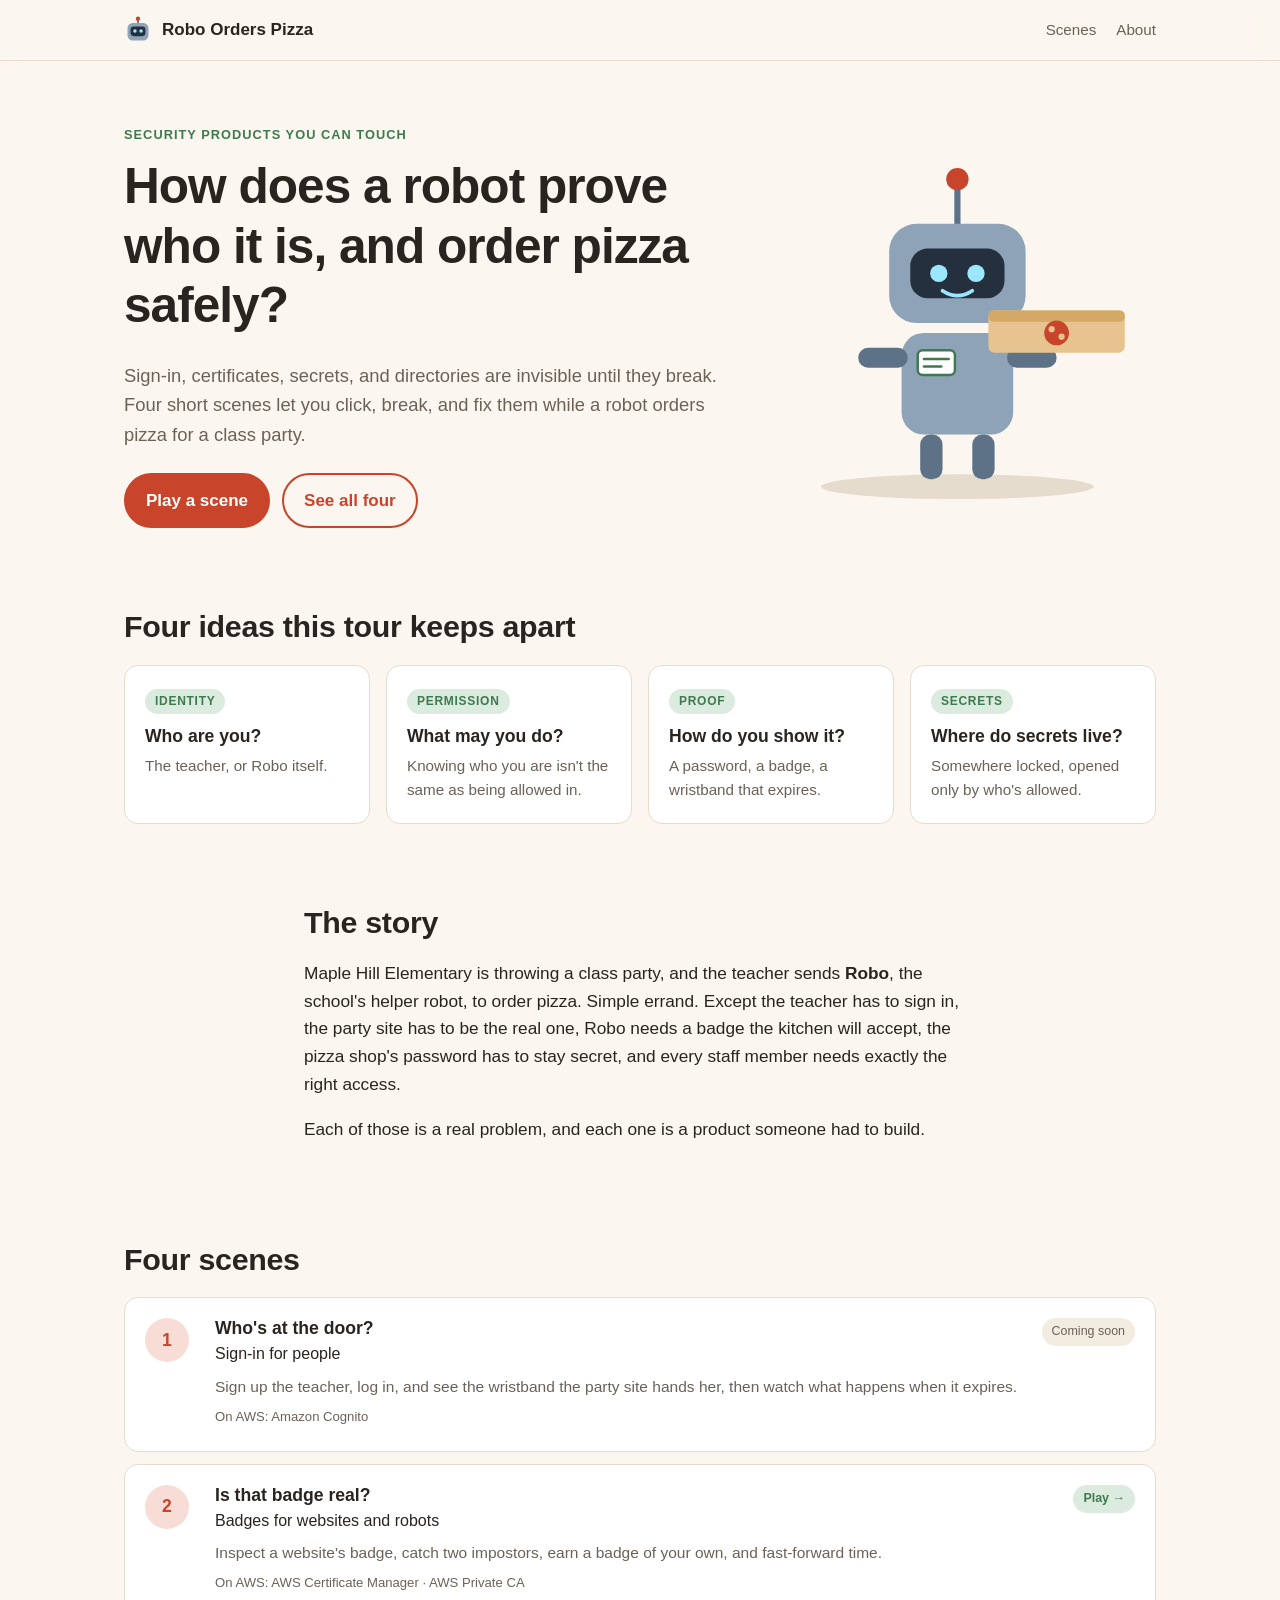
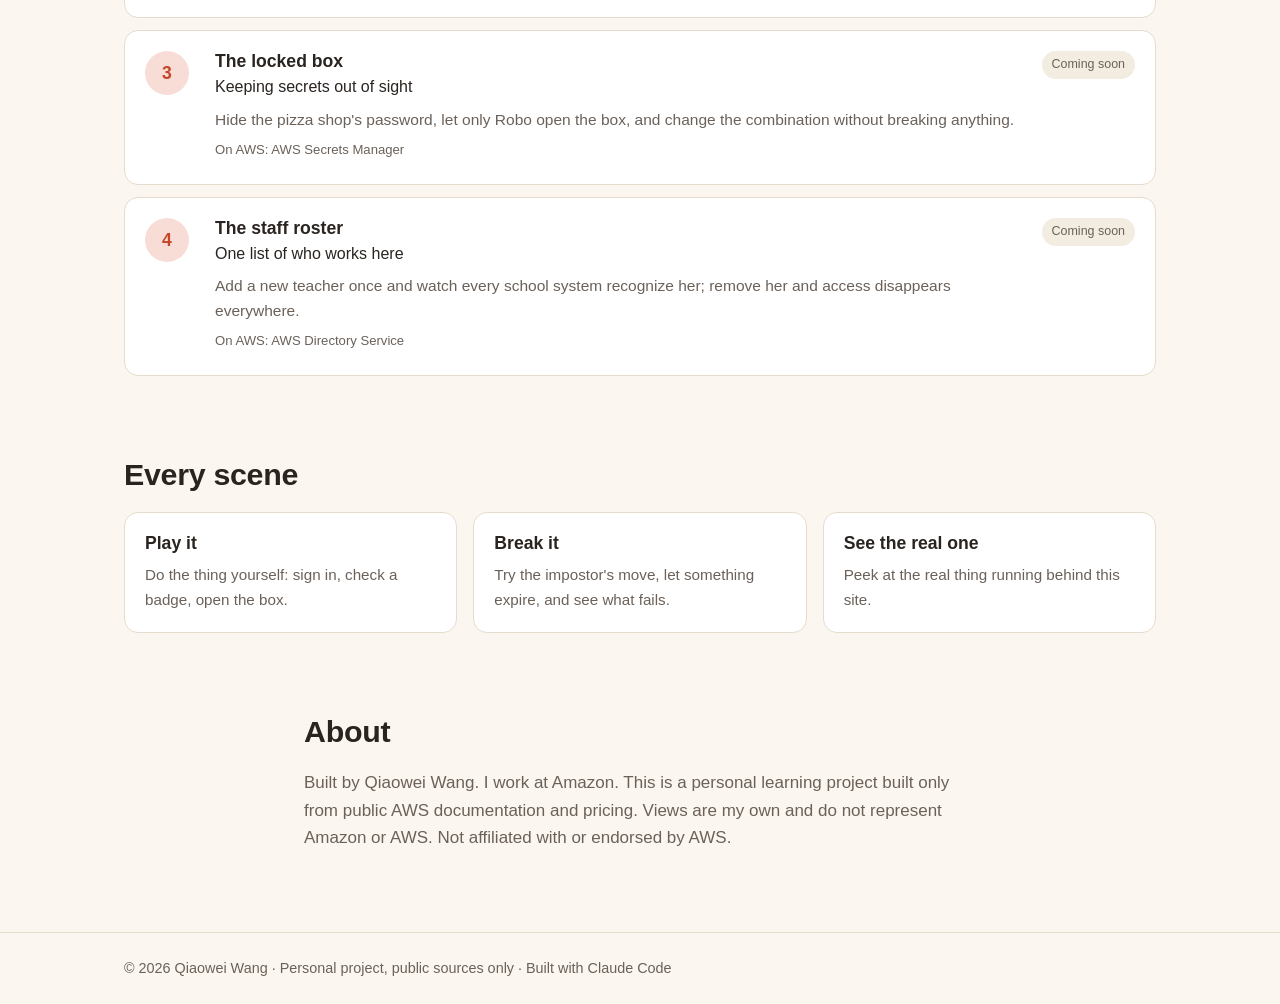
==== commit f66646ce: "M4 redo: interactive "Is that badge real?" scene; four-scene landing page Replaces the reading-style" ====
--- a/site/index.html
+++ b/site/index.html
@@ -18,8 +18,7 @@
         <span>Robo Orders Pizza</span>
       </a>
       <nav aria-label="Main">
-        <a href="#story">Story</a>
-        <a href="#chapters">Chapters</a>
+        <a href="#scenes">Scenes</a>
         <a href="#about">About</a>
       </nav>
     </div>
@@ -30,17 +29,16 @@
     <section class="hero">
       <div class="wrap hero-grid">
         <div>
-          <p class="eyebrow">A hands-on tour of identity on AWS</p>
+          <p class="eyebrow">Security products you can touch</p>
           <h1>How does a robot prove who it is, and order pizza safely?</h1>
           <p class="lede">
-            Seven short chapters follow a robot's errand through sign-in, certificates,
-            permissions, and secrets on AWS. Each starts in plain English, then goes under the
-            hood: OIDC tokens, X.509 chains, mutual TLS, short-lived STS credentials, and
-            secret rotation, each priced, compared, and shown running.
+            Sign-in, certificates, secrets, and directories are invisible until they break.
+            Four short scenes let you click, break, and fix them while a robot orders pizza
+            for a class party.
           </p>
           <div class="cta-row">
-            <a class="btn btn-primary" href="#story">Read the story</a>
-            <a class="btn btn-ghost" href="#chapters">Jump to a chapter</a>
+            <a class="btn btn-primary" href="scenes/badges.html">Play a scene</a>
+            <a class="btn btn-ghost" href="#scenes">See all four</a>
           </div>
         </div>
         <figure class="hero-art" aria-hidden="true">
@@ -84,10 +82,10 @@
       <div class="wrap">
         <h2 id="ideas-title" class="section-title">Four ideas this tour keeps apart</h2>
         <ul class="idea-grid">
-          <li><span class="idea-tag">Identity</span><strong>Who you are</strong><p>Authentication (AuthN): the system confirms who is asking, a person or a workload.</p></li>
-          <li><span class="idea-tag">Permission</span><strong>What you may do</strong><p>Authorization (AuthZ): each request is checked against policy. Anything not explicitly allowed is denied.</p></li>
-          <li><span class="idea-tag">Credential</span><strong>How you prove it</strong><p>A password, a signed token, an X.509 certificate and its private key, or a temporary access key.</p></li>
-          <li><span class="idea-tag">Secret storage</span><strong>Where secrets live</strong><p>Encrypted at rest, released only to authorized callers, and rotated without touching code.</p></li>
+          <li><span class="idea-tag">Identity</span><strong>Who are you?</strong><p>The teacher, or Robo itself.</p></li>
+          <li><span class="idea-tag">Permission</span><strong>What may you do?</strong><p>Knowing who you are isn't the same as being allowed in.</p></li>
+          <li><span class="idea-tag">Proof</span><strong>How do you show it?</strong><p>A password, a badge, a wristband that expires.</p></li>
+          <li><span class="idea-tag">Secrets</span><strong>Where do secrets live?</strong><p>Somewhere locked, opened only by who's allowed.</p></li>
         </ul>
       </div>
     </section>
@@ -98,104 +96,56 @@
         <h2 id="story-title" class="section-title">The story</h2>
         <p>
           Maple Hill Elementary is throwing a class party, and the teacher sends <strong>Robo</strong>,
-          the school's helper robot, to order pizza. To get it done safely, Robo needs a few things:
-          a teacher who is really a teacher, a website that is really the school's, a badge, a way
-          to prove that badge at the kitchen door, a temporary key, and the code to the pizza shop's
-          membership account.
+          the school's helper robot, to order pizza. Simple errand. Except the teacher has to sign in,
+          the party site has to be the real one, Robo needs a badge the kitchen will accept, the
+          pizza shop's password has to stay secret, and every staff member needs exactly the right access.
         </p>
-        <p>
-          Each of those is a real problem that real systems solve, and each one maps to an AWS
-          service. The chapters below follow Robo's errand in order.
-        </p>
+        <p>Each of those is a real problem, and each one is a product someone had to build.</p>
       </div>
     </section>
 
     <!-- Chapters -->
-    <section id="chapters" class="chapters" aria-labelledby="chapters-title">
+    <section id="scenes" class="chapters" aria-labelledby="scenes-title">
       <div class="wrap">
-        <h2 id="chapters-title" class="section-title">Chapters</h2>
+        <h2 id="scenes-title" class="section-title">Four scenes</h2>
         <ol class="chapter-list">
           <li class="chapter">
             <span class="num">1</span>
             <div>
-              <h3>The teacher logs in</h3>
-              <p class="service">Amazon Cognito</p>
-              <p class="plain">Sign-in for people, without building a login system.</p>
-              <p class="under"><span class="under-label">Under the hood</span>A Cognito user pool authenticates the teacher over OAuth 2.0 and OpenID Connect and returns signed JWTs: an <em>ID token</em> (who signed in) and an <em>access token</em> (what this app may call). Any service can verify them offline against the pool's public signing keys (JWKS).</p>
-              <p class="src">Sources: <a href="https://docs.aws.amazon.com/cognito/latest/developerguide/amazon-cognito-user-pools-using-tokens-with-identity-providers.html" rel="noopener">Tokens</a> · <a href="https://docs.aws.amazon.com/cognito/latest/developerguide/amazon-cognito-user-pools-using-tokens-verifying-a-jwt.html" rel="noopener">Verifying a JWT</a></p>
-              <p class="see">See it run: a live sign-in on this site</p>
+              <h3>Who's at the door?</h3>
+              <p class="plain">Sign-in for people</p>
+              <p>Sign up the teacher, log in, and see the wristband the party site hands her, then watch what happens when it expires.</p>
+              <p class="aws-name">On AWS: Amazon Cognito</p>
             </div>
             <span class="status">Coming soon</span>
           </li>
           <li class="chapter">
             <span class="num">2</span>
             <div>
-              <h3><a href="chapters/acm.html">The website has to be the real one</a></h3>
-              <p class="service">AWS Certificate Manager</p>
-              <p class="plain">The padlock that proves this site is really the school's.</p>
-              <p class="under"><span class="under-label">Under the hood</span>ACM issues a public TLS certificate once a DNS record proves control of the domain, then renews it automatically while that record stays in place. To serve it from CloudFront, the certificate must live in <code>us-east-1</code>.</p>
-              <p class="src">Sources: <a href="https://docs.aws.amazon.com/acm/latest/userguide/dns-validation.html" rel="noopener">DNS validation</a> · <a href="https://docs.aws.amazon.com/acm/latest/userguide/managed-renewal.html" rel="noopener">Managed renewal</a> · <a href="https://docs.aws.amazon.com/AmazonCloudFront/latest/DeveloperGuide/cnames-and-https-requirements.html" rel="noopener">CloudFront requirements</a></p>
-              <p class="see">See it run: this site's own HTTPS certificate</p>
+              <h3><a href="scenes/badges.html">Is that badge real?</a></h3>
+              <p class="plain">Badges for websites and robots</p>
+              <p>Inspect a website's badge, catch two impostors, earn a badge of your own, and fast-forward time.</p>
+              <p class="aws-name">On AWS: AWS Certificate Manager · AWS Private CA</p>
             </div>
-            <a class="status live" href="chapters/acm.html">Read chapter &rarr;</a>
+            <a class="status live" href="scenes/badges.html">Play &rarr;</a>
           </li>
           <li class="chapter">
             <span class="num">3</span>
             <div>
-              <h3>The badge office signs Robo's badge</h3>
-              <p class="service">AWS Private Certificate Authority</p>
-              <p class="plain">Running your own badge office for machines: first by hand, then managed.</p>
-              <p class="under"><span class="under-label">Under the hood</span>A private CA signs X.509 certificates that bind a workload's name to its public key, usually in a chain of root &rarr; subordinate &rarr; leaf. Doing it yourself means guarding the CA keys and publishing revocation; AWS Private CA runs the CA and offers revocation through CRLs, OCSP, or both.</p>
-              <p class="src">Sources: <a href="https://docs.aws.amazon.com/privateca/latest/userguide/PcaWelcome.html" rel="noopener">What is AWS Private CA</a> · <a href="https://docs.aws.amazon.com/privateca/latest/userguide/revocation-setup.html" rel="noopener">Revocation</a></p>
-              <p class="see">See it run: a certificate authority built with openssl</p>
+              <h3>The locked box</h3>
+              <p class="plain">Keeping secrets out of sight</p>
+              <p>Hide the pizza shop's password, let only Robo open the box, and change the combination without breaking anything.</p>
+              <p class="aws-name">On AWS: AWS Secrets Manager</p>
             </div>
             <span class="status">Coming soon</span>
           </li>
           <li class="chapter">
             <span class="num">4</span>
             <div>
-              <h3>Robo and the kitchen check each other's badges</h3>
-              <p class="service">Mutual TLS</p>
-              <p class="plain">Both sides prove who they are before they talk.</p>
-              <p class="under"><span class="under-label">Under the hood</span>In mutual TLS, client and server each present a certificate, validate the other's chain back to a root they trust, and prove they hold the matching private key during the handshake. That settles <em>who</em> is talking, not <em>what</em> Robo may do; that's the next chapter.</p>
-              <p class="src">Sources: <a href="https://www.rfc-editor.org/rfc/rfc8446" rel="noopener">TLS 1.3, RFC 8446</a></p>
-              <p class="see">See it run: two tiny services shake hands</p>
-            </div>
-            <span class="status">Coming soon</span>
-          </li>
-          <li class="chapter">
-            <span class="num">5</span>
-            <div>
-              <h3>The key desk hands out a temporary key</h3>
-              <p class="service">AWS IAM, IAM Roles Anywhere, AWS STS</p>
-              <p class="plain">Keys that expire, instead of one master key forever.</p>
-              <p class="under"><span class="under-label">Under the hood</span>IAM Roles Anywhere lets a workload outside AWS trade its X.509 certificate, issued by a CA registered as a <em>trust anchor</em>, for temporary STS credentials through a signed <code>CreateSession</code> call. Every request is then checked against IAM policy, where anything not explicitly allowed is denied, and once the credentials expire AWS stops accepting them.</p>
-              <p class="src">Sources: <a href="https://docs.aws.amazon.com/rolesanywhere/latest/userguide/introduction.html" rel="noopener">Roles Anywhere</a> · <a href="https://docs.aws.amazon.com/rolesanywhere/latest/userguide/authentication.html" rel="noopener">CreateSession signing</a> · <a href="https://docs.aws.amazon.com/IAM/latest/UserGuide/id_credentials_temp.html" rel="noopener">Temporary credentials</a> · <a href="https://docs.aws.amazon.com/IAM/latest/UserGuide/reference_policies_evaluation-logic_policy-eval-denyallow.html" rel="noopener">Policy evaluation</a></p>
-              <p class="see">See it run: a long-lived key "before", short-lived credentials "after"</p>
-            </div>
-            <span class="status">Coming soon</span>
-          </li>
-          <li class="chapter">
-            <span class="num">6</span>
-            <div>
-              <h3>Robo opens the locked treasure box</h3>
-              <p class="service">AWS Secrets Manager</p>
-              <p class="plain">Keeping a secret out of the code, and changing it without breaking anything.</p>
-              <p class="under"><span class="under-label">Under the hood</span>Secrets Manager encrypts each secret with an AWS KMS key and returns it only to callers whose IAM permissions allow <code>GetSecretValue</code>. Rotation runs on a schedule, through a Lambda function or managed rotation, so an app that reads the secret at runtime picks up the new value without a code change.</p>
-              <p class="src">Sources: <a href="https://docs.aws.amazon.com/secretsmanager/latest/userguide/security-encryption.html" rel="noopener">Encryption</a> · <a href="https://docs.aws.amazon.com/secretsmanager/latest/userguide/rotating-secrets.html" rel="noopener">Rotation</a></p>
-              <p class="see">See it run: store, read, and rotate a secret</p>
-            </div>
-            <span class="status">Coming soon</span>
-          </li>
-          <li class="chapter">
-            <span class="num">7</span>
-            <div>
-              <h3>Staff use their school logins</h3>
-              <p class="service">AWS Directory Service</p>
-              <p class="plain">Accounts for the people who work at the school, a different job from customer sign-in.</p>
-              <p class="under"><span class="under-label">Under the hood</span>AWS Managed Microsoft AD runs real Active Directory domain controllers, a highly available pair across Availability Zones, for workforce logins and Windows workloads. AD Connector instead forwards requests to a directory you already run on premises. Customer sign-in (chapter 1) is a separate problem.</p>
-              <p class="src">Sources: <a href="https://docs.aws.amazon.com/directoryservice/latest/admin-guide/directory_microsoft_ad.html" rel="noopener">Managed Microsoft AD</a> · <a href="https://docs.aws.amazon.com/directoryservice/latest/admin-guide/directory_ad_connector.html" rel="noopener">AD Connector</a></p>
-              <p class="see">Explained, not run</p>
+              <h3>The staff roster</h3>
+              <p class="plain">One list of who works here</p>
+              <p>Add a new teacher once and watch every school system recognize her; remove her and access disappears everywhere.</p>
+              <p class="aws-name">On AWS: AWS Directory Service</p>
             </div>
             <span class="status">Coming soon</span>
           </li>
@@ -206,12 +156,11 @@
     <!-- Four cards -->
     <section class="cards" aria-labelledby="cards-title">
       <div class="wrap">
-        <h2 id="cards-title" class="section-title">Every chapter, four ways</h2>
-        <ul class="card-grid">
-          <li><h3>Explain it three ways</h3><p>One line for an executive, a paragraph for a product manager, a walkthrough for an engineer.</p></li>
-          <li><h3>How it's priced</h3><p>The pricing model from public list prices, with a worked example on a made-up workload.</p></li>
-          <li><h3>Alternatives</h3><p>Other ways to solve the same problem, from other clouds, vendors, and open source.</p></li>
-          <li><h3>See it run</h3><p>A live demo, or a replay of a real run with private details removed.</p></li>
+        <h2 id="cards-title" class="section-title">Every scene</h2>
+        <ul class="card-grid three">
+          <li><h3>Play it</h3><p>Do the thing yourself: sign in, check a badge, open the box.</p></li>
+          <li><h3>Break it</h3><p>Try the impostor's move, let something expire, and see what fails.</p></li>
+          <li><h3>See the real one</h3><p>Peek at the real thing running behind this site.</p></li>
         </ul>
       </div>
     </section>
--- a/site/styles.css
+++ b/site/styles.css
@@ -215,3 +215,6 @@
 .chapter h3 a { color: inherit; text-decoration: none; }
 .chapter h3 a:hover { color: var(--accent); }
 .status.live { background: var(--green-soft); color: var(--green); font-weight: 600; text-decoration: none; }
+.card-grid.three { grid-template-columns: repeat(3, 1fr); }
+@media (max-width: 900px) { .card-grid.three { grid-template-columns: 1fr; } }
+.chapter .aws-name { font-size: .82rem; color: var(--muted); margin-top: 6px; }
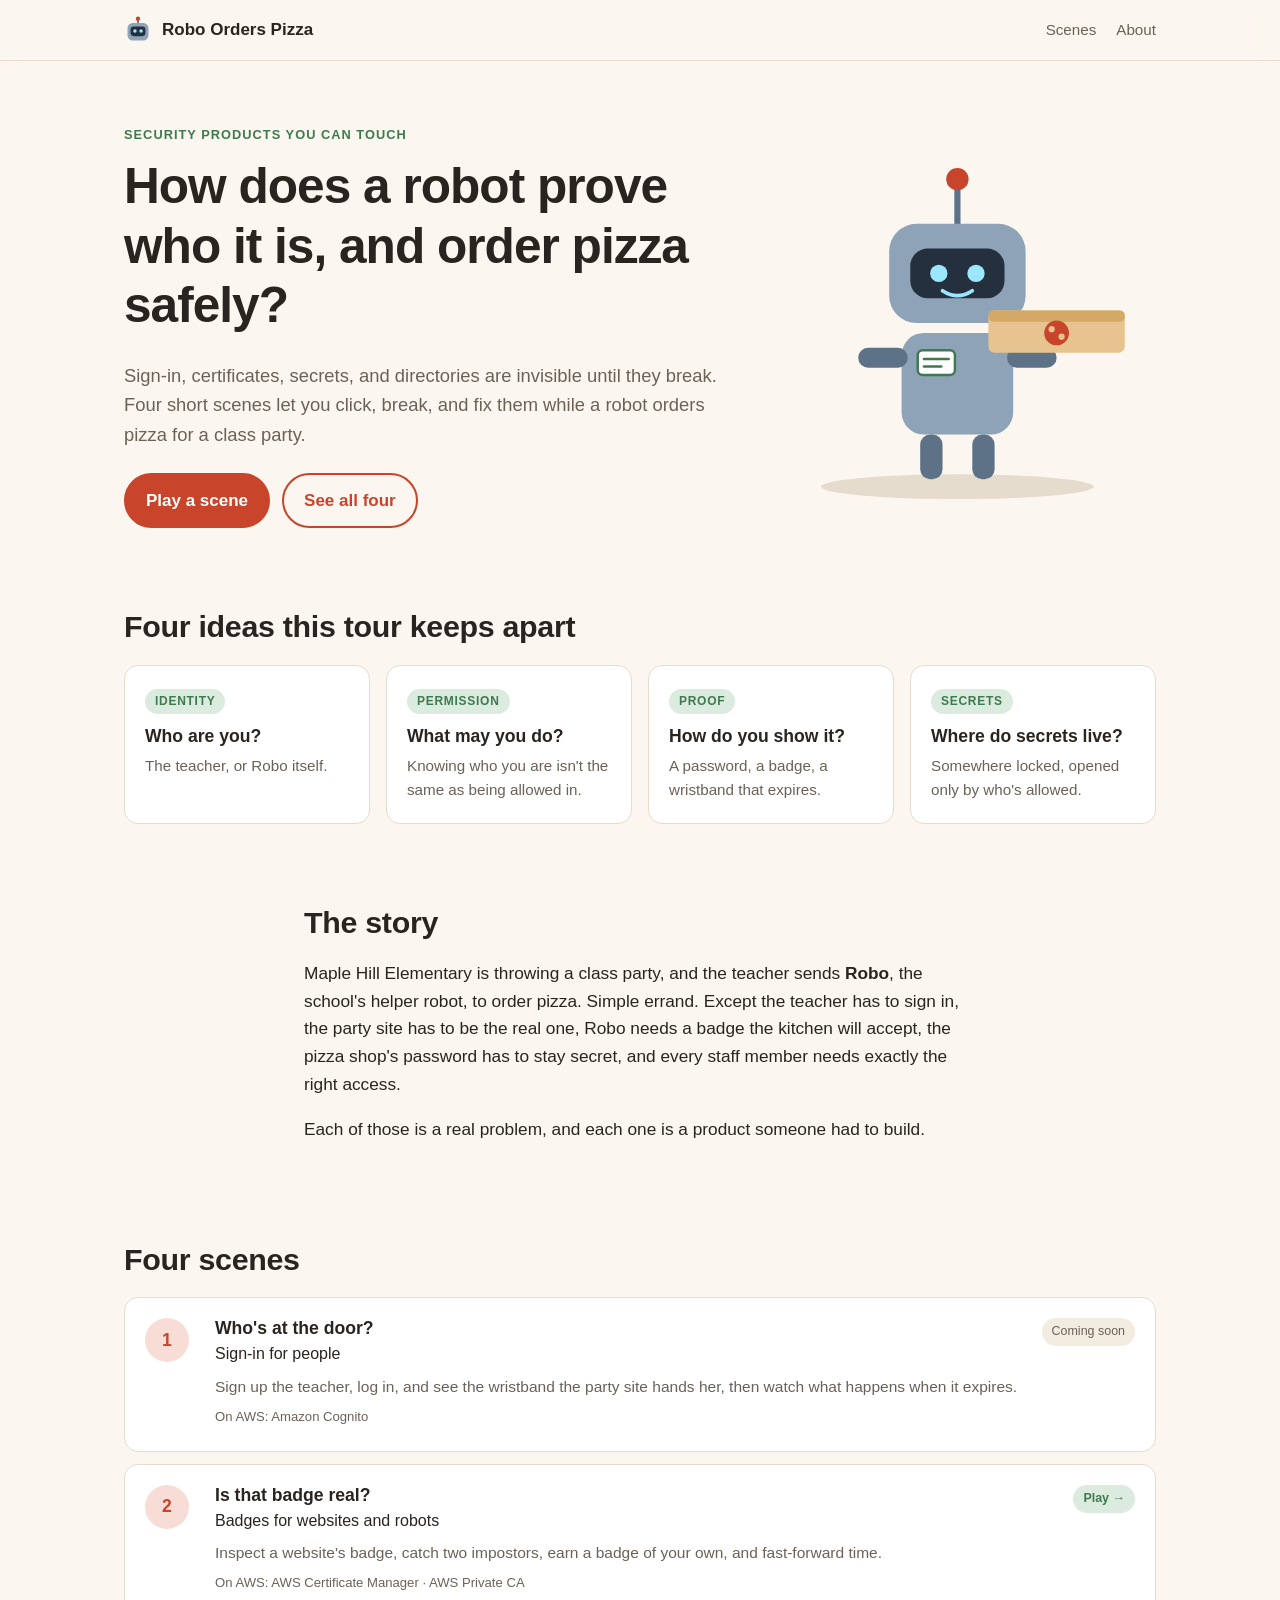
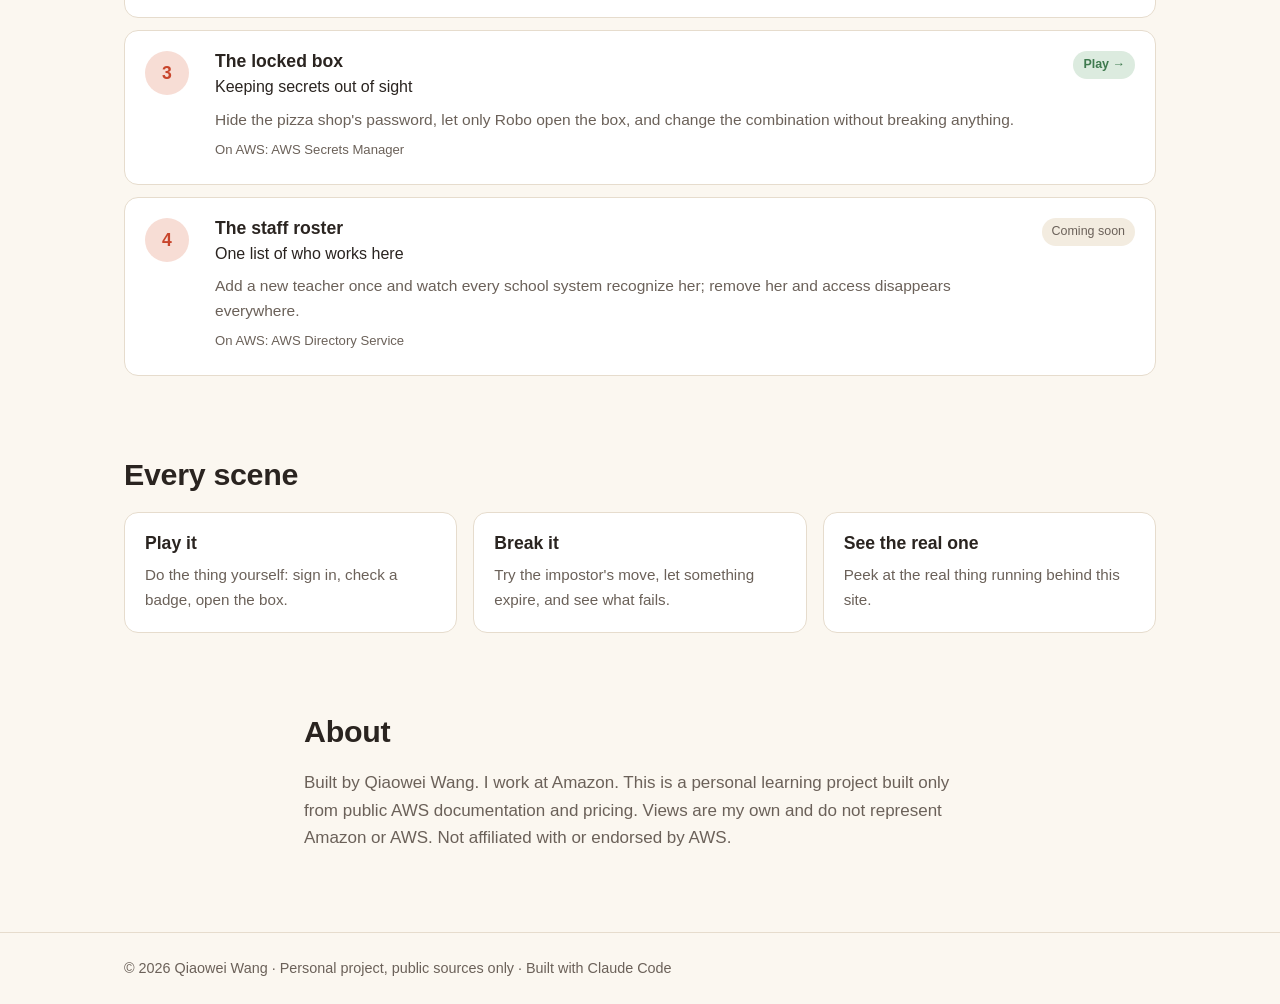
==== commit 2c28015b: "Scene 3: The locked box (Secrets Manager) Three acts: a password hard-coded in Robo's instructions l" ====
--- a/site/index.html
+++ b/site/index.html
@@ -132,12 +132,12 @@
           <li class="chapter">
             <span class="num">3</span>
             <div>
-              <h3>The locked box</h3>
+              <h3><a href="scenes/locked-box.html">The locked box</a></h3>
               <p class="plain">Keeping secrets out of sight</p>
               <p>Hide the pizza shop's password, let only Robo open the box, and change the combination without breaking anything.</p>
               <p class="aws-name">On AWS: AWS Secrets Manager</p>
             </div>
-            <span class="status">Coming soon</span>
+            <a class="status live" href="scenes/locked-box.html">Play &rarr;</a>
           </li>
           <li class="chapter">
             <span class="num">4</span>
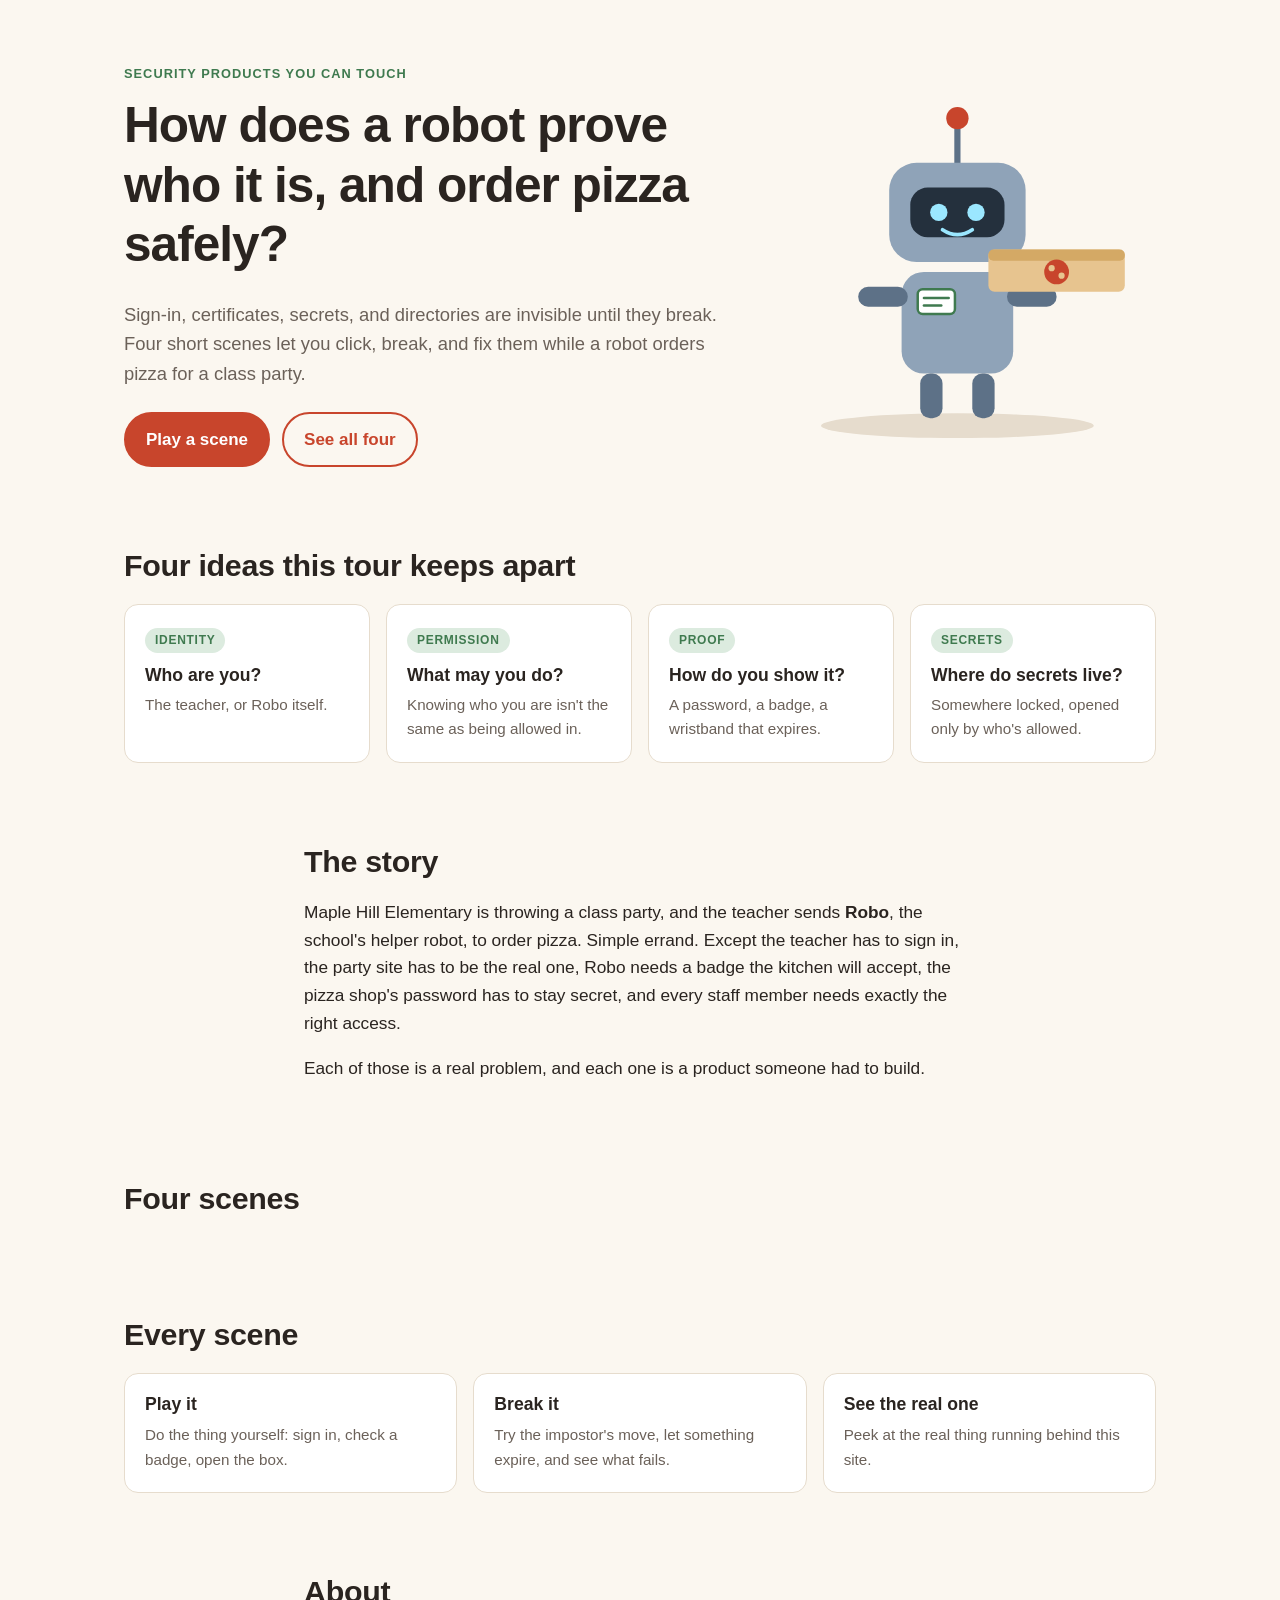
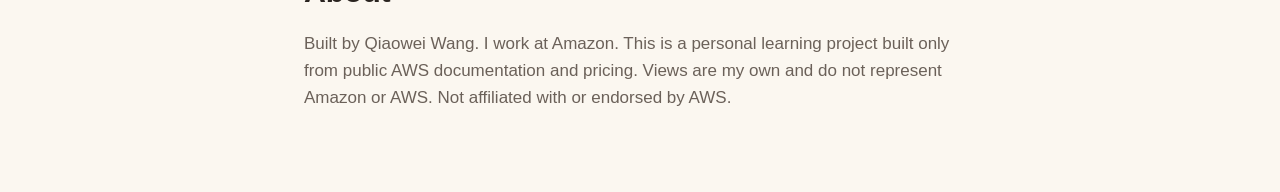
==== commit 3a60cd6e: "Refactor: shared partials, scene kit, per-scene CSS, build step, site tests - Header, footer and sce" ====
--- a/site/index.html
+++ b/site/index.html
@@ -9,20 +9,7 @@
   <link rel="stylesheet" href="styles.css">
 </head>
 <body>
-  <a class="skip" href="#main">Skip to content</a>
-
-  <header class="site-header">
-    <div class="wrap header-row">
-      <a class="brand" href="./" aria-label="Robo Orders Pizza, home">
-        <img src="assets/favicon.svg" alt="" width="28" height="28">
-        <span>Robo Orders Pizza</span>
-      </a>
-      <nav aria-label="Main">
-        <a href="#scenes">Scenes</a>
-        <a href="#about">About</a>
-      </nav>
-    </div>
-  </header>
+  <!-- @include header -->
 
   <main id="main">
     <!-- Hero -->
@@ -109,46 +96,7 @@
       <div class="wrap">
         <h2 id="scenes-title" class="section-title">Four scenes</h2>
         <ol class="chapter-list">
-          <li class="chapter">
-            <span class="num">1</span>
-            <div>
-              <h3>Who's at the door?</h3>
-              <p class="plain">Sign-in for people</p>
-              <p>Sign up the teacher, log in, and see the wristband the party site hands her, then watch what happens when it expires.</p>
-              <p class="aws-name">On AWS: Amazon Cognito</p>
-            </div>
-            <span class="status">Coming soon</span>
-          </li>
-          <li class="chapter">
-            <span class="num">2</span>
-            <div>
-              <h3><a href="scenes/badges.html">Is that badge real?</a></h3>
-              <p class="plain">Badges for websites and robots</p>
-              <p>Inspect a website's badge, catch two impostors, earn a badge of your own, and fast-forward time.</p>
-              <p class="aws-name">On AWS: AWS Certificate Manager · AWS Private CA</p>
-            </div>
-            <a class="status live" href="scenes/badges.html">Play &rarr;</a>
-          </li>
-          <li class="chapter">
-            <span class="num">3</span>
-            <div>
-              <h3><a href="scenes/locked-box.html">The locked box</a></h3>
-              <p class="plain">Keeping secrets out of sight</p>
-              <p>Hide the pizza shop's password, let only Robo open the box, and change the combination without breaking anything.</p>
-              <p class="aws-name">On AWS: AWS Secrets Manager</p>
-            </div>
-            <a class="status live" href="scenes/locked-box.html">Play &rarr;</a>
-          </li>
-          <li class="chapter">
-            <span class="num">4</span>
-            <div>
-              <h3>The staff roster</h3>
-              <p class="plain">One list of who works here</p>
-              <p>Add a new teacher once and watch every school system recognize her; remove her and access disappears everywhere.</p>
-              <p class="aws-name">On AWS: AWS Directory Service</p>
-            </div>
-            <span class="status">Coming soon</span>
-          </li>
+          <!-- @scenes -->
         </ol>
       </div>
     </section>
@@ -178,10 +126,6 @@
     </section>
   </main>
 
-  <footer class="site-footer">
-    <div class="wrap">
-      <p>© 2026 Qiaowei Wang · Personal project, public sources only · Built with Claude Code</p>
-    </div>
-  </footer>
+  <!-- @include footer -->
 </body>
 </html>
--- a/site/styles.css
+++ b/site/styles.css
@@ -152,64 +152,16 @@
 .site-footer { border-top: 1px solid var(--border); padding: 24px 0; color: var(--muted); font-size: .9rem; }
 .site-footer p { margin: 0; }
 
-/* Chapter layers: plain line for everyone, "under the hood" for builders. */
-.chapter .plain { color: var(--text); font-size: 1rem; margin-bottom: 8px; }
-.chapter .under { font-size: .93rem; line-height: 1.55; border-left: 3px solid var(--green-soft); padding-left: 12px; margin: 8px 0; }
-.under-label { display: block; font-size: .72rem; font-weight: 700; text-transform: uppercase; letter-spacing: .06em; color: var(--green); margin-bottom: 2px; }
-.chapter code { font: .86em ui-monospace, SFMono-Regular, Menlo, monospace; background: var(--surface-2); padding: 1px 5px; border-radius: 5px; white-space: nowrap; }
-.chapter .src { font-size: .8rem; }
-.chapter .src a { color: var(--muted); }
-.chapter .src a:hover { color: var(--accent); }
 
-/* ---------- Chapter pages ---------- */
-.chapter-hero { padding: 56px 0 24px; }
-.chapter-hero h1 { font-size: clamp(1.8rem, 4vw, 2.6rem); }
-.toc { display: flex; flex-wrap: wrap; gap: 8px; margin-top: 20px; }
-.toc a { font-size: .88rem; text-decoration: none; color: var(--text); background: var(--surface); border: 1px solid var(--border); padding: 6px 12px; border-radius: 999px; }
-.toc a:hover { border-color: var(--accent); color: var(--accent); }
+/* ---------- Shared bits used by scenes ---------- */
+code { font: .86em ui-monospace, SFMono-Regular, Menlo, monospace; background: var(--surface-2); padding: 1px 5px; border-radius: 5px; white-space: nowrap; }
+.caption { color: var(--muted); font-size: .88rem; margin-top: 8px; }
 
-.block { padding: 40px 0; }
-.block.alt { background: var(--surface-2); }
-.block h2 { margin-bottom: 16px; }
-.block h3 { margin-top: 8px; }
-
-.level { background: var(--surface); border: 1px solid var(--border); border-radius: var(--radius); padding: 18px 20px; margin-bottom: 14px; }
-.level p:last-child, .level ol:last-child { margin-bottom: 0; }
-.level-tag { display: inline-block; font-size: .72rem; font-weight: 700; text-transform: uppercase; letter-spacing: .06em; color: var(--accent); background: var(--accent-soft); padding: 3px 10px; border-radius: 999px; margin-bottom: 10px; }
-.steps { padding-left: 1.2em; margin: 0; }
-.steps li { margin-bottom: 8px; }
-
-code { font: .86em ui-monospace, SFMono-Regular, Menlo, monospace; background: var(--surface-2); padding: 1px 5px; border-radius: 5px; white-space: nowrap; }
-.block.alt code { background: var(--surface); }
-
-.table-wrap { overflow-x: auto; margin: 0 0 18px; border: 1px solid var(--border); border-radius: var(--radius); background: var(--surface); }
-table { border-collapse: collapse; width: 100%; font-size: .93rem; }
-th, td { text-align: left; vertical-align: top; padding: 12px 14px; border-bottom: 1px solid var(--border); }
-th { font-size: .78rem; text-transform: uppercase; letter-spacing: .05em; color: var(--muted); background: var(--surface-2); }
-tr:last-child td { border-bottom: 0; }
-td:first-child { font-weight: 600; min-width: 9em; }
-
-.example { background: var(--surface); border: 1px solid var(--border); border-left: 4px solid var(--green); border-radius: var(--radius); padding: 18px 20px; }
-.example ul { padding-left: 1.2em; margin: 0 0 10px; }
-.example li { margin-bottom: 6px; }
-.note { color: var(--muted); font-size: .92rem; margin: 0; }
-
-.replay-title { font-size: 1rem; margin: 22px 0 8px; }
+/* Terminal replays (filled in at build time from replays/*.txt) */
 .replay { background: #1f1b18; color: #f1ebe3; border-radius: 12px; padding: 14px 16px; overflow-x: auto; font: .82rem/1.55 ui-monospace, SFMono-Regular, Menlo, monospace; margin: 0; }
-.replay code, .block.alt .replay code { background: none; padding: 0; font: inherit; color: inherit; overflow-wrap: normal; white-space: pre; }
+.replay code { background: none; padding: 0; font: inherit; color: inherit; white-space: pre; }
 .replay .prompt { color: #7fc493; user-select: none; }
 .replay .comment { color: #b3a89c; }
-.caption { color: var(--muted); font-size: .88rem; margin-top: 8px; }
-.checks { padding-left: 1.2em; }
-.checks li { margin-bottom: 6px; }
-
-.sources-title { font-size: 1.1rem; }
-.sources { padding-left: 1.2em; font-size: .9rem; color: var(--muted); }
-.sources li { margin-bottom: 4px; }
-.sources a { color: var(--muted); }
-
-.chapter-nav { display: flex; justify-content: space-between; gap: 12px; padding-top: 8px; padding-bottom: 48px; font-size: .95rem; }
-.muted { color: var(--muted); }
 
 /* Chapter list: a chapter that is live */
 .chapter h3 a { color: inherit; text-decoration: none; }
@@ -218,3 +170,6 @@
 .card-grid.three { grid-template-columns: repeat(3, 1fr); }
 @media (max-width: 900px) { .card-grid.three { grid-template-columns: 1fr; } }
 .chapter .aws-name { font-size: .82rem; color: var(--muted); margin-top: 6px; }
+
+/* Landing page: one plain line per scene */
+.chapter .plain { color: var(--text); font-size: 1rem; margin-bottom: 8px; }
